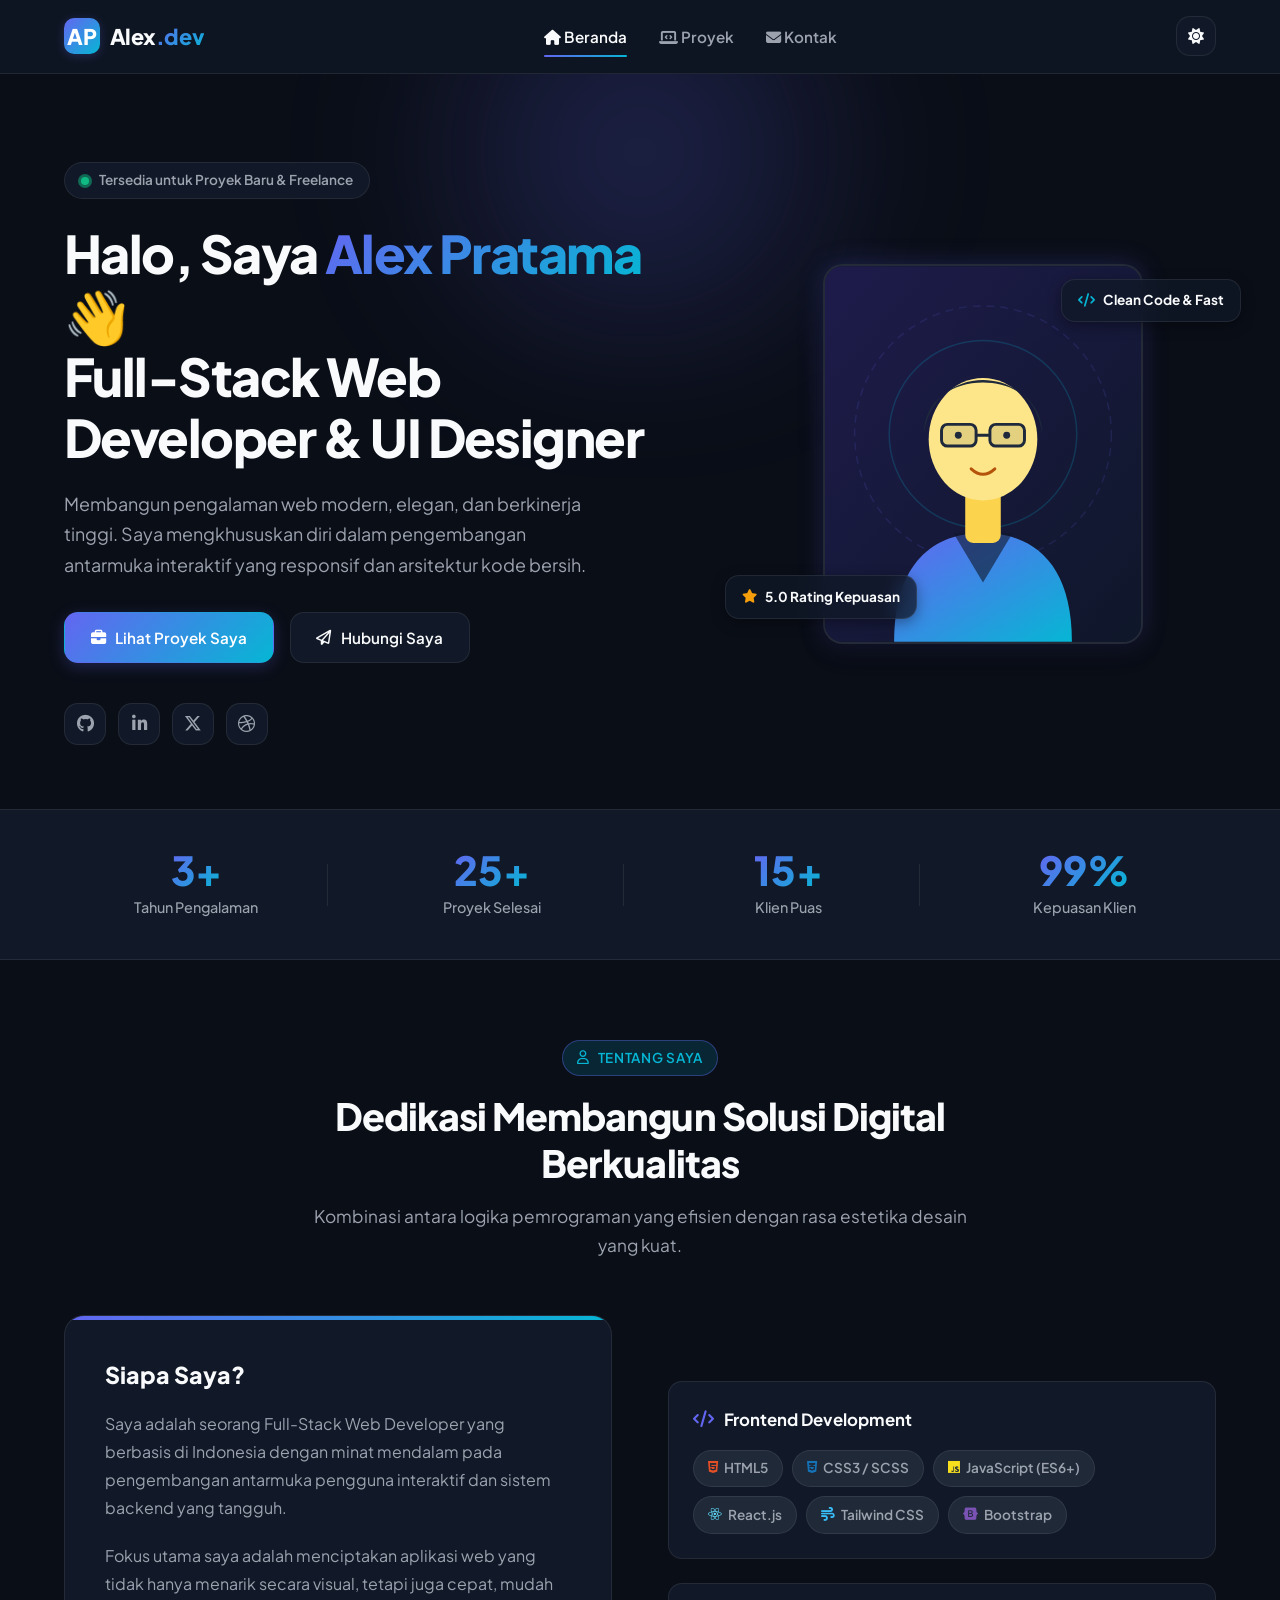
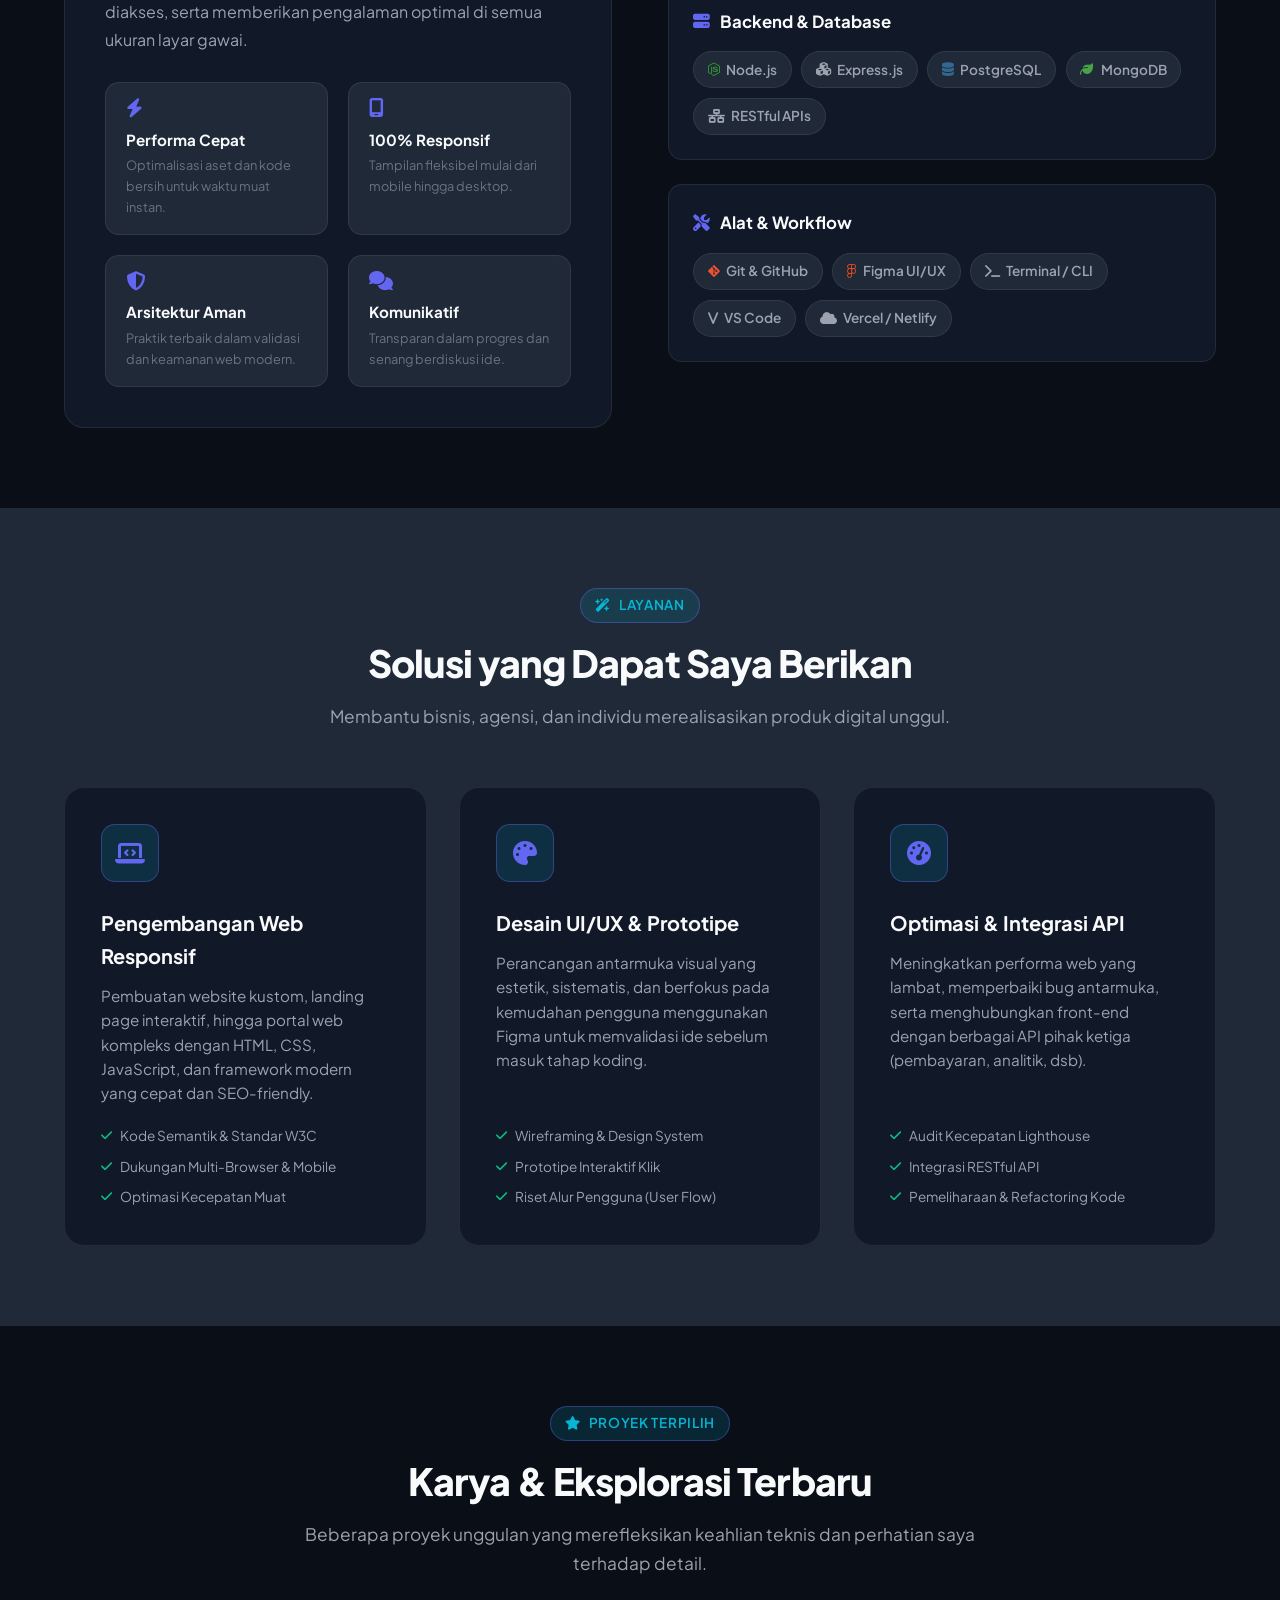
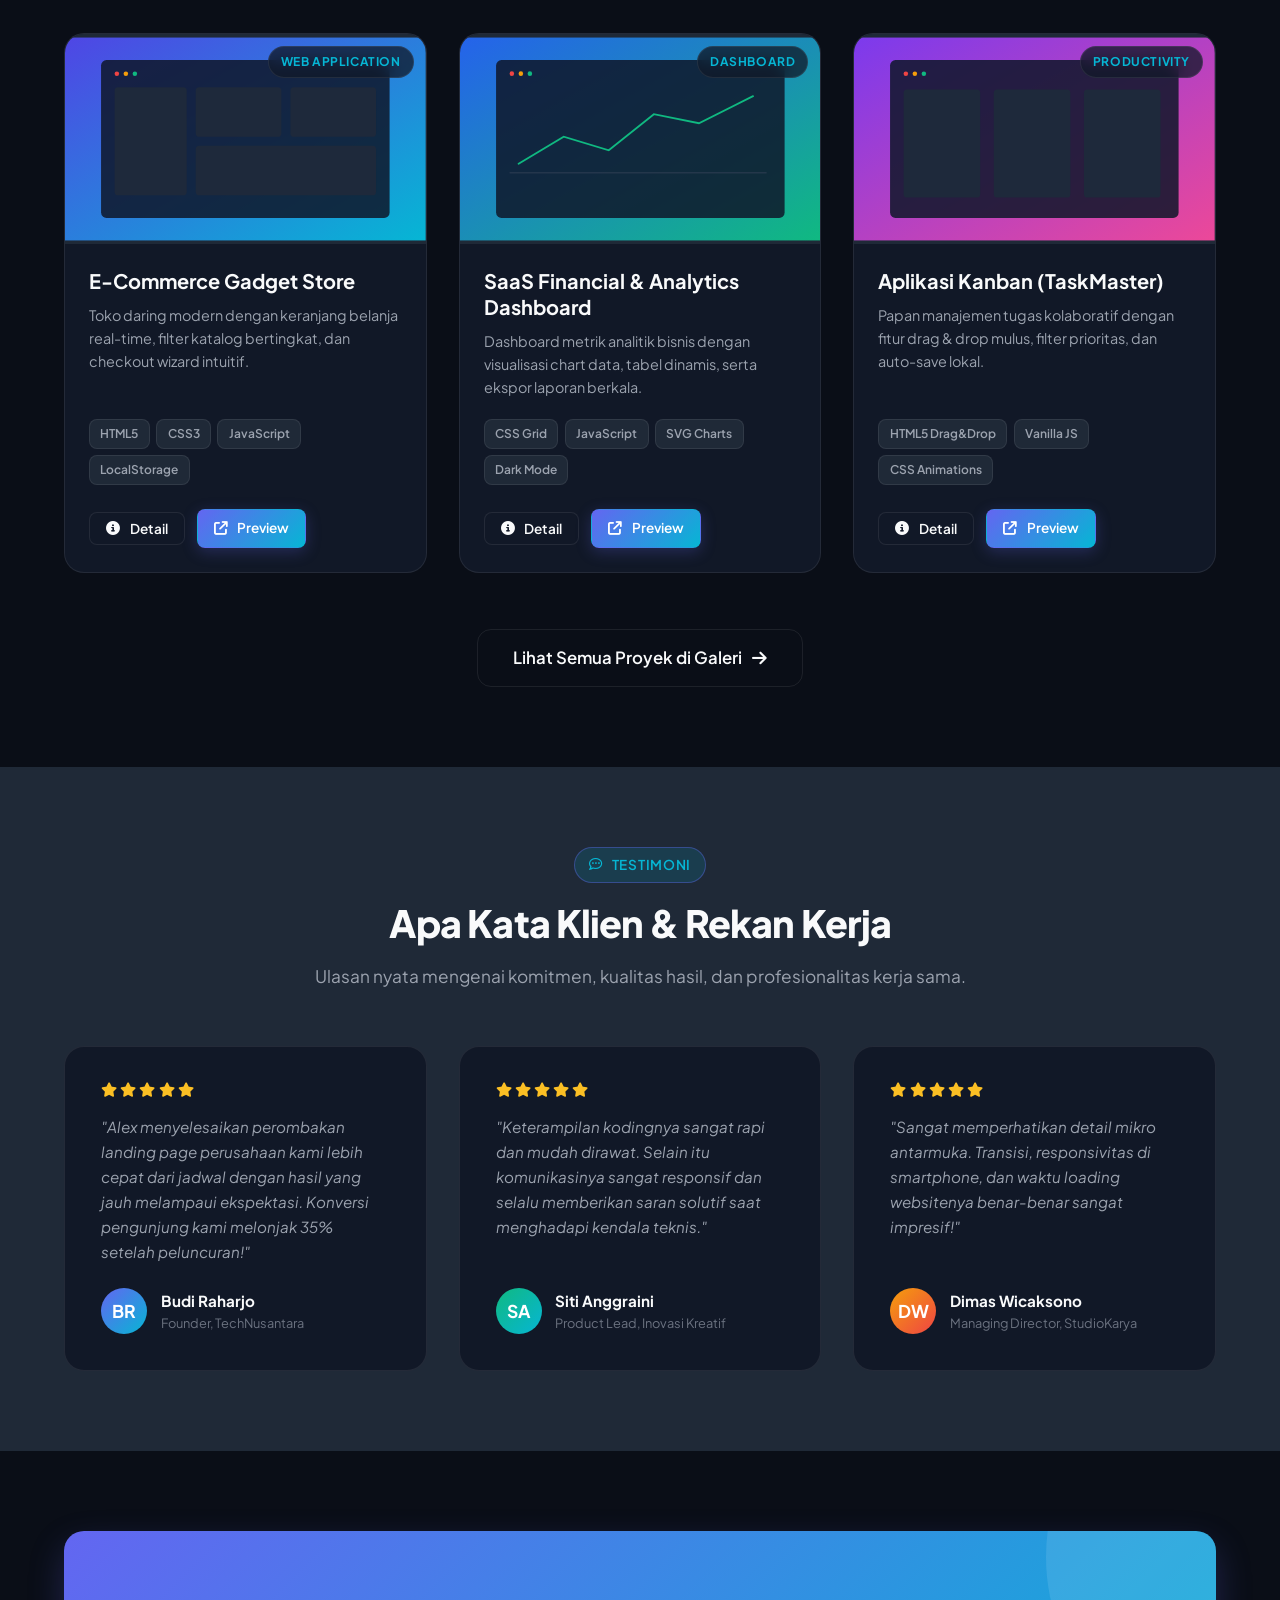
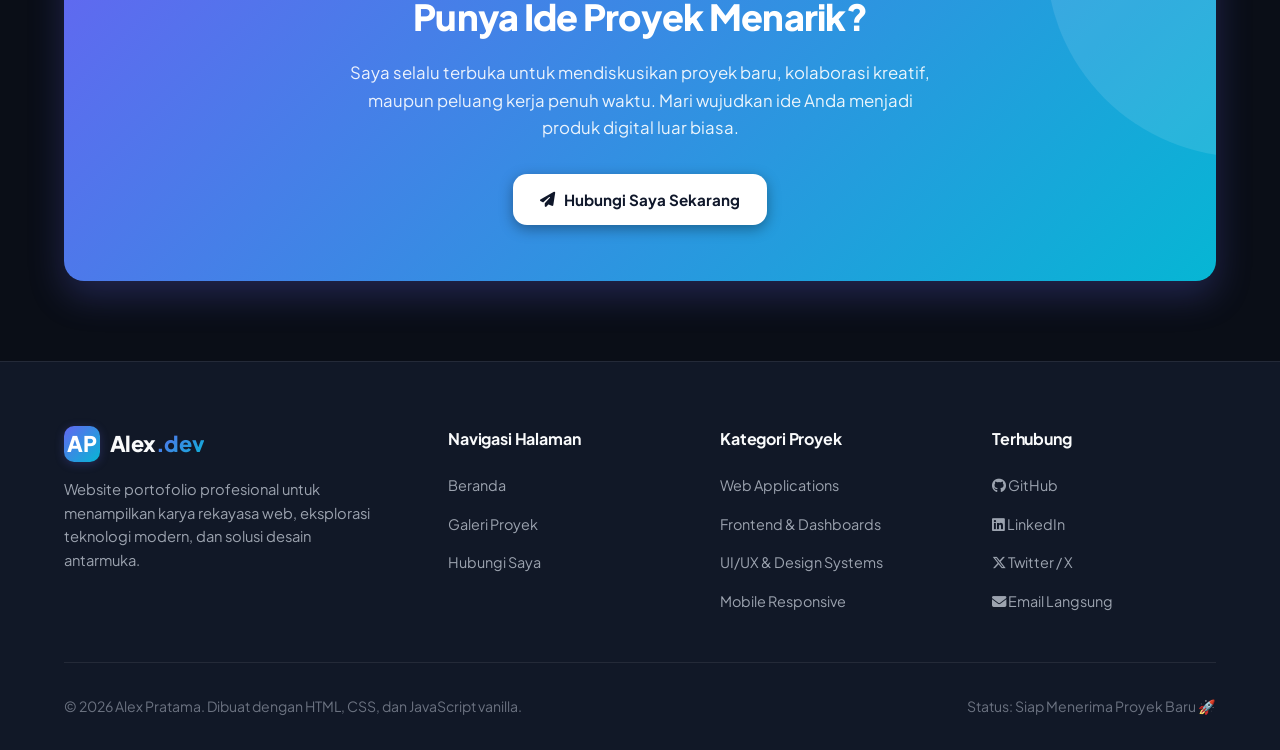
==== index.html @ 4ae51bda "init" ====
<!DOCTYPE html>
<html lang="id" data-theme="dark">
<head>
  <meta charset="UTF-8">
  <meta name="viewport" content="width=device-width, initial-scale=1.0">
  <meta name="description" content="Portofolio Pribadi Alex Pratama - Full-Stack Developer & UI/UX Designer. Berpengalaman membangun aplikasi web modern, responsif, dan performa tinggi.">
  <meta name="author" content="Alex Pratama">
  <title>Beranda | Portofolio Pribadi - Alex Pratama</title>

  <!-- Google Fonts: Plus Jakarta Sans -->
  <link rel="preconnect" href="https://fonts.googleapis.com">
  <link rel="preconnect" href="https://fonts.gstatic.com" crossorigin>
  <link href="https://fonts.googleapis.com/css2?family=Plus+Jakarta+Sans:wght@400;500;600;700;800&display=swap" rel="stylesheet">

  <!-- Font Awesome Icons -->
  <link rel="stylesheet" href="https://cdnjs.cloudflare.com/ajax/libs/font-awesome/6.5.1/css/all.min.css" integrity="sha512-DTOQO9RWCH3ppGqcWaEA1BIZOC6xxalwEsw9c2QQeAIftl+Vegovlnee1c9QX4TctnWMn13TZye+giMm8e2LwA==" crossorigin="anonymous" referrerpolicy="no-referrer" />

  <!-- Main CSS -->
  <link rel="stylesheet" href="css/style.css">
</head>
<body>

  <!-- ======================================================================
       HEADER / NAVBAR
       ====================================================================== -->
  <header class="header">
    <div class="container navbar">
      <a href="index.html" class="nav-brand" aria-label="Beranda Alex Pratama">
        <span class="nav-brand-logo">AP</span>
        <span>Alex<span class="gradient-text">.dev</span></span>
      </a>

      <!-- Navigation Links -->
      <nav id="nav-links" class="nav-links" aria-label="Navigasi Utama">
        <a href="index.html" class="nav-link active"><i class="fa-solid fa-house"></i> Beranda</a>
        <a href="proyek.html" class="nav-link"><i class="fa-solid fa-laptop-code"></i> Proyek</a>
        <a href="kontak.html" class="nav-link"><i class="fa-solid fa-envelope"></i> Kontak</a>
      </nav>

      <!-- Action Items: Theme Toggle & Hamburger -->
      <div class="nav-actions">
        <button id="theme-toggle" class="theme-toggle" aria-label="Beralih Mode Tema" title="Ganti Mode Tampilan">
          <i class="fa-solid fa-sun"></i>
        </button>
        <button id="hamburger-btn" class="hamburger" aria-label="Buka Menu Navigasi" aria-expanded="false">
          <span></span>
          <span></span>
          <span></span>
        </button>
      </div>
    </div>
  </header>

  <main>
    <!-- ======================================================================
         HERO SECTION
         ====================================================================== -->
    <section class="hero">
      <div class="hero-glow-bg"></div>
      <div class="container hero-grid">
        <div class="hero-info">
          <div class="hero-status-pill">
            <span class="status-dot"></span>
            <span>Tersedia untuk Proyek Baru & Freelance</span>
          </div>
          <h1 class="hero-title">
            Halo, Saya <span class="gradient-text">Alex Pratama</span> 👋<br>
            Full-Stack Web Developer & UI Designer
          </h1>
          <p class="hero-bio">
            Membangun pengalaman web modern, elegan, dan berkinerja tinggi. Saya mengkhususkan diri dalam pengembangan antarmuka interaktif yang responsif dan arsitektur kode bersih.
          </p>
          <div class="hero-cta">
            <a href="proyek.html" class="btn btn-primary">
              <i class="fa-solid fa-briefcase"></i> Lihat Proyek Saya
            </a>
            <a href="kontak.html" class="btn btn-secondary">
              <i class="fa-regular fa-paper-plane"></i> Hubungi Saya
            </a>
          </div>
          <div class="hero-socials">
            <a href="https://github.com/iqbalee-creator" target="_blank" rel="noopener noreferrer" class="social-link" aria-label="GitHub"><i class="fa-brands fa-github"></i></a>
            <a href="https://linkedin.com" target="_blank" rel="noopener noreferrer" class="social-link" aria-label="LinkedIn"><i class="fa-brands fa-linkedin-in"></i></a>
            <a href="https://twitter.com" target="_blank" rel="noopener noreferrer" class="social-link" aria-label="Twitter"><i class="fa-brands fa-x-twitter"></i></a>
            <a href="https://dribbble.com" target="_blank" rel="noopener noreferrer" class="social-link" aria-label="Dribbble"><i class="fa-brands fa-dribbble"></i></a>
          </div>
        </div>

        <!-- Hero Avatar Visual -->
        <div class="hero-visual">
          <div class="avatar-wrapper">
            <!-- Modern SVG Developer Portrait -->
            <svg viewBox="0 0 320 380" width="100%" height="100%" xmlns="http://www.w3.org/2000/svg">
              <defs>
                <linearGradient id="avatarBg" x1="0%" y1="0%" x2="100%" y2="100%">
                  <stop offset="0%" stop-color="#1e1b4b" />
                  <stop offset="100%" stop-color="#0f172a" />
                </linearGradient>
                <linearGradient id="bodyGrad" x1="0%" y1="0%" x2="100%" y2="100%">
                  <stop offset="0%" stop-color="#6366f1" />
                  <stop offset="100%" stop-color="#06b6d4" />
                </linearGradient>
              </defs>
              <rect width="100%" height="100%" fill="url(#avatarBg)" />
              
              <!-- Subtle background tech circles -->
              <circle cx="160" cy="170" r="130" fill="none" stroke="rgba(99, 102, 241, 0.15)" stroke-width="1.5" stroke-dasharray="8 6"/>
              <circle cx="160" cy="170" r="95" fill="none" stroke="rgba(6, 182, 212, 0.2)" stroke-width="1.5"/>

              <!-- Developer Character Graphic -->
              <!-- Body/Shirt -->
              <path d="M 70 380 C 70 300, 110 270, 160 270 C 210 270, 250 300, 250 380 Z" fill="url(#bodyGrad)" />
              <!-- Hoodie collar/inner -->
              <path d="M 130 270 L 160 320 L 190 270 Z" fill="#0f172a" opacity="0.6"/>
              <!-- Neck -->
              <rect x="142" y="220" width="36" height="60" rx="8" fill="#fcd34d" />
              <!-- Head -->
              <ellipse cx="160" cy="175" rx="55" ry="62" fill="#fde68a" />
              <!-- Hair -->
              <path d="M 100 170 C 100 100, 220 100, 220 170 C 215 130, 185 115, 160 115 C 130 115, 105 135, 100 170 Z" fill="#1e293b" />
              <!-- Glasses -->
              <rect x="118" y="160" width="35" height="22" rx="6" fill="rgba(15, 23, 42, 0.1)" stroke="#1e293b" stroke-width="3"/>
              <rect x="167" y="160" width="35" height="22" rx="6" fill="rgba(15, 23, 42, 0.1)" stroke="#1e293b" stroke-width="3"/>
              <line x1="153" y1="171" x2="167" y2="171" stroke="#1e293b" stroke-width="3"/>
              <!-- Eyes -->
              <circle cx="135" cy="171" r="3.5" fill="#1e293b"/>
              <circle cx="184" cy="171" r="3.5" fill="#1e293b"/>
              <!-- Friendly Smile -->
              <path d="M 148 205 Q 160 216 172 205" fill="none" stroke="#b45309" stroke-width="3" stroke-linecap="round"/>
            </svg>
          </div>

          <!-- Floating Badges -->
          <div class="floating-badge badge-top-right">
            <i class="fa-solid fa-code" style="color: #06b6d4;"></i>
            <span>Clean Code & Fast</span>
          </div>
          <div class="floating-badge badge-bottom-left">
            <i class="fa-solid fa-star" style="color: #f59e0b;"></i>
            <span>5.0 Rating Kepuasan</span>
          </div>
        </div>
      </div>
    </section>

    <!-- ======================================================================
         STATS STRIP
         ====================================================================== -->
    <section class="stats-strip" aria-label="Statistik Pengalaman">
      <div class="container stats-grid">
        <div class="stat-item">
          <div class="stat-num gradient-text" data-target="3" data-suffix="+">3+</div>
          <div class="stat-label">Tahun Pengalaman</div>
        </div>
        <div class="stat-item">
          <div class="stat-num gradient-text" data-target="25" data-suffix="+">25+</div>
          <div class="stat-label">Proyek Selesai</div>
        </div>
        <div class="stat-item">
          <div class="stat-num gradient-text" data-target="15" data-suffix="+">15+</div>
          <div class="stat-label">Klien Puas</div>
        </div>
        <div class="stat-item">
          <div class="stat-num gradient-text" data-target="99" data-suffix="%">99%</div>
          <div class="stat-label">Kepuasan Klien</div>
        </div>
      </div>
    </section>

    <!-- ======================================================================
         ABOUT & SKILLS SECTION
         ====================================================================== -->
    <section class="section-padding" id="tentang">
      <div class="container">
        <div class="section-header">
          <span class="section-tag"><i class="fa-regular fa-user"></i> Tentang Saya</span>
          <h2 class="section-title">Dedikasi Membangun Solusi Digital Berkualitas</h2>
          <p class="section-desc">Kombinasi antara logika pemrograman yang efisien dengan rasa estetika desain yang kuat.</p>
        </div>

        <div class="about-grid">
          <!-- Left Column: Biography Card -->
          <div class="about-card">
            <h3 style="font-size: 1.45rem; font-weight: 800; margin-bottom: 1rem;">Siapa Saya?</h3>
            <p class="about-p">
              Saya adalah seorang Full-Stack Web Developer yang berbasis di Indonesia dengan minat mendalam pada pengembangan antarmuka pengguna interaktif dan sistem backend yang tangguh.
            </p>
            <p class="about-p">
              Fokus utama saya adalah menciptakan aplikasi web yang tidak hanya menarik secara visual, tetapi juga cepat, mudah diakses, serta memberikan pengalaman optimal di semua ukuran layar gawai.
            </p>

            <div class="about-highlights">
              <div class="highlight-box">
                <i class="fa-solid fa-bolt"></i>
                <h4>Performa Cepat</h4>
                <p>Optimalisasi aset dan kode bersih untuk waktu muat instan.</p>
              </div>
              <div class="highlight-box">
                <i class="fa-solid fa-mobile-screen"></i>
                <h4>100% Responsif</h4>
                <p>Tampilan fleksibel mulai dari mobile hingga desktop.</p>
              </div>
              <div class="highlight-box">
                <i class="fa-solid fa-shield-halved"></i>
                <h4>Arsitektur Aman</h4>
                <p>Praktik terbaik dalam validasi dan keamanan web modern.</p>
              </div>
              <div class="highlight-box">
                <i class="fa-solid fa-comments"></i>
                <h4>Komunikatif</h4>
                <p>Transparan dalam progres dan senang berdiskusi ide.</p>
              </div>
            </div>
          </div>

          <!-- Right Column: Skills Categorized -->
          <div class="skills-column">
            <!-- Frontend -->
            <div class="skill-category">
              <div class="skill-cat-title">
                <i class="fa-solid fa-code"></i>
                <span>Frontend Development</span>
              </div>
              <div class="skill-tags">
                <span class="skill-tag"><i class="fa-brands fa-html5" style="color: #e34f26;"></i> HTML5</span>
                <span class="skill-tag"><i class="fa-brands fa-css3-alt" style="color: #1572b6;"></i> CSS3 / SCSS</span>
                <span class="skill-tag"><i class="fa-brands fa-js" style="color: #f7df1e;"></i> JavaScript (ES6+)</span>
                <span class="skill-tag"><i class="fa-brands fa-react" style="color: #61dafb;"></i> React.js</span>
                <span class="skill-tag"><i class="fa-solid fa-wind" style="color: #38bdf8;"></i> Tailwind CSS</span>
                <span class="skill-tag"><i class="fa-brands fa-bootstrap" style="color: #7952b3;"></i> Bootstrap</span>
              </div>
            </div>

            <!-- Backend & Databases -->
            <div class="skill-category">
              <div class="skill-cat-title">
                <i class="fa-solid fa-server"></i>
                <span>Backend & Database</span>
              </div>
              <div class="skill-tags">
                <span class="skill-tag"><i class="fa-brands fa-node-js" style="color: #339933;"></i> Node.js</span>
                <span class="skill-tag"><i class="fa-solid fa-cubes"></i> Express.js</span>
                <span class="skill-tag"><i class="fa-solid fa-database" style="color: #336791;"></i> PostgreSQL</span>
                <span class="skill-tag"><i class="fa-solid fa-leaf" style="color: #47a248;"></i> MongoDB</span>
                <span class="skill-tag"><i class="fa-solid fa-network-wired"></i> RESTful APIs</span>
              </div>
            </div>

            <!-- Tools & Workflow -->
            <div class="skill-category">
              <div class="skill-cat-title">
                <i class="fa-solid fa-screwdriver-wrench"></i>
                <span>Alat & Workflow</span>
              </div>
              <div class="skill-tags">
                <span class="skill-tag"><i class="fa-brands fa-git-alt" style="color: #f05032;"></i> Git & GitHub</span>
                <span class="skill-tag"><i class="fa-brands fa-figma" style="color: #f24e1e;"></i> Figma UI/UX</span>
                <span class="skill-tag"><i class="fa-solid fa-terminal"></i> Terminal / CLI</span>
                <span class="skill-tag"><i class="fa-solid fa-v"></i> VS Code</span>
                <span class="skill-tag"><i class="fa-solid fa-cloud"></i> Vercel / Netlify</span>
              </div>
            </div>
          </div>
        </div>
      </div>
    </section>

    <!-- ======================================================================
         SERVICES SECTION
         ====================================================================== -->
    <section class="section-padding" style="background: var(--bg-surface-elevated);" id="layanan">
      <div class="container">
        <div class="section-header">
          <span class="section-tag"><i class="fa-solid fa-wand-magic-sparkles"></i> Layanan</span>
          <h2 class="section-title">Solusi yang Dapat Saya Berikan</h2>
          <p class="section-desc">Membantu bisnis, agensi, dan individu merealisasikan produk digital unggul.</p>
        </div>

        <div class="services-grid">
          <!-- Service 1 -->
          <div class="service-card">
            <div class="service-icon">
              <i class="fa-solid fa-laptop-code"></i>
            </div>
            <h3 class="service-title">Pengembangan Web Responsif</h3>
            <p class="service-desc">
              Pembuatan website kustom, landing page interaktif, hingga portal web kompleks dengan HTML, CSS, JavaScript, dan framework modern yang cepat dan SEO-friendly.
            </p>
            <div class="service-features">
              <div class="service-feature"><i class="fa-solid fa-check"></i> Kode Semantik & Standar W3C</div>
              <div class="service-feature"><i class="fa-solid fa-check"></i> Dukungan Multi-Browser & Mobile</div>
              <div class="service-feature"><i class="fa-solid fa-check"></i> Optimasi Kecepatan Muat</div>
            </div>
          </div>

          <!-- Service 2 -->
          <div class="service-card">
            <div class="service-icon">
              <i class="fa-solid fa-palette"></i>
            </div>
            <h3 class="service-title">Desain UI/UX & Prototipe</h3>
            <p class="service-desc">
              Perancangan antarmuka visual yang estetik, sistematis, dan berfokus pada kemudahan pengguna menggunakan Figma untuk memvalidasi ide sebelum masuk tahap koding.
            </p>
            <div class="service-features">
              <div class="service-feature"><i class="fa-solid fa-check"></i> Wireframing & Design System</div>
              <div class="service-feature"><i class="fa-solid fa-check"></i> Prototipe Interaktif Klik</div>
              <div class="service-feature"><i class="fa-solid fa-check"></i> Riset Alur Pengguna (User Flow)</div>
            </div>
          </div>

          <!-- Service 3 -->
          <div class="service-card">
            <div class="service-icon">
              <i class="fa-solid fa-gauge-high"></i>
            </div>
            <h3 class="service-title">Optimasi & Integrasi API</h3>
            <p class="service-desc">
              Meningkatkan performa web yang lambat, memperbaiki bug antarmuka, serta menghubungkan front-end dengan berbagai API pihak ketiga (pembayaran, analitik, dsb).
            </p>
            <div class="service-features">
              <div class="service-feature"><i class="fa-solid fa-check"></i> Audit Kecepatan Lighthouse</div>
              <div class="service-feature"><i class="fa-solid fa-check"></i> Integrasi RESTful API</div>
              <div class="service-feature"><i class="fa-solid fa-check"></i> Pemeliharaan & Refactoring Kode</div>
            </div>
          </div>
        </div>
      </div>
    </section>

    <!-- ======================================================================
         FEATURED PROJECTS SECTION
         ====================================================================== -->
    <section class="section-padding" id="proyek-unggulan">
      <div class="container">
        <div class="section-header">
          <span class="section-tag"><i class="fa-solid fa-star"></i> Proyek Terpilih</span>
          <h2 class="section-title">Karya & Eksplorasi Terbaru</h2>
          <p class="section-desc">Beberapa proyek unggulan yang merefleksikan keahlian teknis dan perhatian saya terhadap detail.</p>
        </div>

        <div class="projects-grid">
          <!-- Project 1 -->
          <article class="project-card" data-category="web">
            <div class="project-thumb">
              <span class="project-category-badge">Web Application</span>
              <!-- SVG Visual Mockup -->
              <svg viewBox="0 0 800 450" width="100%" height="100%">
                <defs>
                  <linearGradient id="p1Grad" x1="0%" y1="0%" x2="100%" y2="100%">
                    <stop offset="0%" stop-color="#4f46e5" />
                    <stop offset="100%" stop-color="#06b6d4" />
                  </linearGradient>
                </defs>
                <rect width="100%" height="100%" fill="url(#p1Grad)" />
                <rect x="80" y="50" width="640" height="350" rx="12" fill="#0f172a" opacity="0.85" />
                <circle cx="115" cy="80" r="5" fill="#ef4444" />
                <circle cx="135" cy="80" r="5" fill="#f59e0b" />
                <circle cx="155" cy="80" r="5" fill="#10b981" />
                <rect x="110" y="110" width="160" height="240" rx="8" fill="#1e293b" />
                <rect x="290" y="110" width="190" height="110" rx="8" fill="#1e293b" />
                <rect x="500" y="110" width="190" height="110" rx="8" fill="#1e293b" />
                <rect x="290" y="240" width="400" height="110" rx="8" fill="#1e293b" />
              </svg>
            </div>
            <div class="project-content">
              <h3 class="project-title">E-Commerce Gadget Store</h3>
              <p class="project-desc">
                Toko daring modern dengan keranjang belanja real-time, filter katalog bertingkat, dan checkout wizard intuitif.
              </p>
              <div class="project-tech">
                <span class="tech-badge">HTML5</span>
                <span class="tech-badge">CSS3</span>
                <span class="tech-badge">JavaScript</span>
                <span class="tech-badge">LocalStorage</span>
              </div>
              <div class="project-actions">
                <button type="button" class="btn btn-secondary btn-sm open-modal-btn" data-id="1">
                  <i class="fa-solid fa-circle-info"></i> Detail
                </button>
                <a href="proyek.html" class="btn btn-primary btn-sm">
                  <i class="fa-solid fa-arrow-up-right-from-square"></i> Preview
                </a>
              </div>
            </div>
          </article>

          <!-- Project 2 -->
          <article class="project-card" data-category="frontend">
            <div class="project-thumb">
              <span class="project-category-badge">Dashboard</span>
              <svg viewBox="0 0 800 450" width="100%" height="100%">
                <defs>
                  <linearGradient id="p2Grad" x1="0%" y1="0%" x2="100%" y2="100%">
                    <stop offset="0%" stop-color="#2563eb" />
                    <stop offset="100%" stop-color="#10b981" />
                  </linearGradient>
                </defs>
                <rect width="100%" height="100%" fill="url(#p2Grad)" />
                <rect x="80" y="50" width="640" height="350" rx="12" fill="#0f172a" opacity="0.85" />
                <circle cx="115" cy="80" r="5" fill="#ef4444" />
                <circle cx="135" cy="80" r="5" fill="#f59e0b" />
                <circle cx="155" cy="80" r="5" fill="#10b981" />
                <line x1="110" y1="300" x2="680" y2="300" stroke="#334155" stroke-width="2"/>
                <polyline points="130,280 230,220 330,250 430,170 530,190 650,130" fill="none" stroke="#10b981" stroke-width="4" stroke-linecap="round"/>
              </svg>
            </div>
            <div class="project-content">
              <h3 class="project-title">SaaS Financial & Analytics Dashboard</h3>
              <p class="project-desc">
                Dashboard metrik analitik bisnis dengan visualisasi chart data, tabel dinamis, serta ekspor laporan berkala.
              </p>
              <div class="project-tech">
                <span class="tech-badge">CSS Grid</span>
                <span class="tech-badge">JavaScript</span>
                <span class="tech-badge">SVG Charts</span>
                <span class="tech-badge">Dark Mode</span>
              </div>
              <div class="project-actions">
                <button type="button" class="btn btn-secondary btn-sm open-modal-btn" data-id="2">
                  <i class="fa-solid fa-circle-info"></i> Detail
                </button>
                <a href="proyek.html" class="btn btn-primary btn-sm">
                  <i class="fa-solid fa-arrow-up-right-from-square"></i> Preview
                </a>
              </div>
            </div>
          </article>

          <!-- Project 3 -->
          <article class="project-card" data-category="web">
            <div class="project-thumb">
              <span class="project-category-badge">Productivity</span>
              <svg viewBox="0 0 800 450" width="100%" height="100%">
                <defs>
                  <linearGradient id="p3Grad" x1="0%" y1="0%" x2="100%" y2="100%">
                    <stop offset="0%" stop-color="#7c3aed" />
                    <stop offset="100%" stop-color="#ec4899" />
                  </linearGradient>
                </defs>
                <rect width="100%" height="100%" fill="url(#p3Grad)" />
                <rect x="80" y="50" width="640" height="350" rx="12" fill="#0f172a" opacity="0.85" />
                <circle cx="115" cy="80" r="5" fill="#ef4444" />
                <circle cx="135" cy="80" r="5" fill="#f59e0b" />
                <circle cx="155" cy="80" r="5" fill="#10b981" />
                <!-- 3 Kanban Columns -->
                <rect x="110" y="115" width="170" height="240" rx="8" fill="#1e293b" />
                <rect x="310" y="115" width="170" height="240" rx="8" fill="#1e293b" />
                <rect x="510" y="115" width="170" height="240" rx="8" fill="#1e293b" />
              </svg>
            </div>
            <div class="project-content">
              <h3 class="project-title">Aplikasi Kanban (TaskMaster)</h3>
              <p class="project-desc">
                Papan manajemen tugas kolaboratif dengan fitur drag & drop mulus, filter prioritas, dan auto-save lokal.
              </p>
              <div class="project-tech">
                <span class="tech-badge">HTML5 Drag&Drop</span>
                <span class="tech-badge">Vanilla JS</span>
                <span class="tech-badge">CSS Animations</span>
              </div>
              <div class="project-actions">
                <button type="button" class="btn btn-secondary btn-sm open-modal-btn" data-id="3">
                  <i class="fa-solid fa-circle-info"></i> Detail
                </button>
                <a href="proyek.html" class="btn btn-primary btn-sm">
                  <i class="fa-solid fa-arrow-up-right-from-square"></i> Preview
                </a>
              </div>
            </div>
          </article>
        </div>

        <!-- View All Projects Button -->
        <div style="text-align: center; margin-top: 3.5rem;">
          <a href="proyek.html" class="btn btn-outline" style="padding: 0.9rem 2.2rem; font-size: 1.05rem;">
            <span>Lihat Semua Proyek di Galeri</span>
            <i class="fa-solid fa-arrow-right"></i>
          </a>
        </div>
      </div>
    </section>

    <!-- ======================================================================
         TESTIMONIALS SECTION
         ====================================================================== -->
    <section class="section-padding" style="background: var(--bg-surface-elevated);" id="testimoni">
      <div class="container">
        <div class="section-header">
          <span class="section-tag"><i class="fa-regular fa-comment-dots"></i> Testimoni</span>
          <h2 class="section-title">Apa Kata Klien & Rekan Kerja</h2>
          <p class="section-desc">Ulasan nyata mengenai komitmen, kualitas hasil, dan profesionalitas kerja sama.</p>
        </div>

        <div class="testimonials-grid">
          <!-- Testimonial 1 -->
          <div class="testimonial-card">
            <div class="testimonial-stars">
              <i class="fa-solid fa-star"></i><i class="fa-solid fa-star"></i><i class="fa-solid fa-star"></i><i class="fa-solid fa-star"></i><i class="fa-solid fa-star"></i>
            </div>
            <p class="testimonial-text">
              "Alex menyelesaikan perombakan landing page perusahaan kami lebih cepat dari jadwal dengan hasil yang jauh melampaui ekspektasi. Konversi pengunjung kami melonjak 35% setelah peluncuran!"
            </p>
            <div class="testimonial-author">
              <div class="author-avatar">BR</div>
              <div>
                <div class="author-name">Budi Raharjo</div>
                <div class="author-role">Founder, TechNusantara</div>
              </div>
            </div>
          </div>

          <!-- Testimonial 2 -->
          <div class="testimonial-card">
            <div class="testimonial-stars">
              <i class="fa-solid fa-star"></i><i class="fa-solid fa-star"></i><i class="fa-solid fa-star"></i><i class="fa-solid fa-star"></i><i class="fa-solid fa-star"></i>
            </div>
            <p class="testimonial-text">
              "Keterampilan kodingnya sangat rapi dan mudah dirawat. Selain itu komunikasinya sangat responsif dan selalu memberikan saran solutif saat menghadapi kendala teknis."
            </p>
            <div class="testimonial-author">
              <div class="author-avatar" style="background: linear-gradient(135deg, #10b981, #06b6d4);">SA</div>
              <div>
                <div class="author-name">Siti Anggraini</div>
                <div class="author-role">Product Lead, Inovasi Kreatif</div>
              </div>
            </div>
          </div>

          <!-- Testimonial 3 -->
          <div class="testimonial-card">
            <div class="testimonial-stars">
              <i class="fa-solid fa-star"></i><i class="fa-solid fa-star"></i><i class="fa-solid fa-star"></i><i class="fa-solid fa-star"></i><i class="fa-solid fa-star"></i>
            </div>
            <p class="testimonial-text">
              "Sangat memperhatikan detail mikro antarmuka. Transisi, responsivitas di smartphone, dan waktu loading websitenya benar-benar sangat impresif!"
            </p>
            <div class="testimonial-author">
              <div class="author-avatar" style="background: linear-gradient(135deg, #f59e0b, #ef4444);">DW</div>
              <div>
                <div class="author-name">Dimas Wicaksono</div>
                <div class="author-role">Managing Director, StudioKarya</div>
              </div>
            </div>
          </div>
        </div>
      </div>
    </section>

    <!-- ======================================================================
         CTA BANNER
         ====================================================================== -->
    <section class="section-padding">
      <div class="container">
        <div class="cta-banner">
          <h2 class="cta-title">Punya Ide Proyek Menarik?</h2>
          <p class="cta-desc">
            Saya selalu terbuka untuk mendiskusikan proyek baru, kolaborasi kreatif, maupun peluang kerja penuh waktu. Mari wujudkan ide Anda menjadi produk digital luar biasa.
          </p>
          <a href="kontak.html" class="btn cta-btn">
            <i class="fa-solid fa-paper-plane"></i> Hubungi Saya Sekarang
          </a>
        </div>
      </div>
    </section>
  </main>

  <!-- ======================================================================
       PROJECT DETAIL MODAL POPUP
       ====================================================================== -->
  <div id="project-modal" class="modal-overlay" role="dialog" aria-modal="true" aria-labelledby="modal-title">
    <div class="modal-dialog">
      <button id="modal-close-btn" class="modal-close-btn" aria-label="Tutup Dialog Modal">
        <i class="fa-solid fa-xmark"></i>
      </button>
      <div id="modal-img-container" class="modal-hero-img"></div>
      <div class="modal-body">
        <span id="modal-category" class="modal-category-tag">Kategori</span>
        <h2 id="modal-title" class="modal-title">Judul Proyek</h2>
        <p id="modal-desc" class="modal-desc">Deskripsi proyek yang lengkap.</p>

        <div class="modal-detail-section">
          <h4 class="modal-detail-title"><i class="fa-solid fa-puzzle-piece" style="color: var(--accent-primary);"></i> Tantangan Proyek</h4>
          <p id="modal-challenges" class="modal-desc" style="margin-bottom: 0.8rem;"></p>
        </div>

        <div class="modal-detail-section">
          <h4 class="modal-detail-title"><i class="fa-solid fa-lightbulb" style="color: #f59e0b;"></i> Solusi Teknis</h4>
          <p id="modal-solution" class="modal-desc" style="margin-bottom: 0.8rem;"></p>
        </div>

        <div class="modal-detail-section">
          <h4 class="modal-detail-title"><i class="fa-solid fa-list-check" style="color: var(--success);"></i> Fitur Utama</h4>
          <div id="modal-features" class="modal-feature-list"></div>
        </div>

        <div class="modal-detail-section">
          <h4 class="modal-detail-title"><i class="fa-solid fa-layer-group" style="color: var(--accent-secondary);"></i> Teknologi yang Digunakan</h4>
          <div id="modal-tech" class="project-tech"></div>
        </div>

        <div class="modal-footer-actions">
          <a id="modal-live-btn" href="#" target="_blank" rel="noopener noreferrer" class="btn btn-primary btn-sm">
            <i class="fa-solid fa-arrow-up-right-from-square"></i> Demo Langsung
          </a>
          <a id="modal-github-btn" href="#" target="_blank" rel="noopener noreferrer" class="btn btn-secondary btn-sm">
            <i class="fa-brands fa-github"></i> Lihat Repository
          </a>
        </div>
      </div>
    </div>
  </div>

  <!-- ======================================================================
       FOOTER
       ====================================================================== -->
  <footer class="footer">
    <div class="container">
      <div class="footer-grid">
        <div>
          <a href="index.html" class="nav-brand">
            <span class="nav-brand-logo">AP</span>
            <span>Alex<span class="gradient-text">.dev</span></span>
          </a>
          <p class="footer-brand-p">
            Website portofolio profesional untuk menampilkan karya rekayasa web, eksplorasi teknologi modern, dan solusi desain antarmuka.
          </p>
        </div>
        <div>
          <h4 class="footer-col-title">Navigasi Halaman</h4>
          <ul class="footer-links">
            <li><a href="index.html" class="footer-link">Beranda</a></li>
            <li><a href="proyek.html" class="footer-link">Galeri Proyek</a></li>
            <li><a href="kontak.html" class="footer-link">Hubungi Saya</a></li>
          </ul>
        </div>
        <div>
          <h4 class="footer-col-title">Kategori Proyek</h4>
          <ul class="footer-links">
            <li><a href="proyek.html" class="footer-link">Web Applications</a></li>
            <li><a href="proyek.html" class="footer-link">Frontend & Dashboards</a></li>
            <li><a href="proyek.html" class="footer-link">UI/UX & Design Systems</a></li>
            <li><a href="proyek.html" class="footer-link">Mobile Responsive</a></li>
          </ul>
        </div>
        <div>
          <h4 class="footer-col-title">Terhubung</h4>
          <ul class="footer-links">
            <li><a href="https://github.com/iqbalee-creator" target="_blank" rel="noopener noreferrer" class="footer-link"><i class="fa-brands fa-github"></i> GitHub</a></li>
            <li><a href="https://linkedin.com" target="_blank" rel="noopener noreferrer" class="footer-link"><i class="fa-brands fa-linkedin"></i> LinkedIn</a></li>
            <li><a href="https://twitter.com" target="_blank" rel="noopener noreferrer" class="footer-link"><i class="fa-brands fa-x-twitter"></i> Twitter / X</a></li>
            <li><a href="mailto:alex.pratama@example.com" class="footer-link"><i class="fa-solid fa-envelope"></i> Email Langsung</a></li>
          </ul>
        </div>
      </div>

      <div class="footer-bottom">
        <div>&copy; 2026 Alex Pratama. Dibuat dengan HTML, CSS, dan JavaScript vanilla.</div>
        <div>Status: Siap Menerima Proyek Baru 🚀</div>
      </div>
    </div>
  </footer>

  <!-- Back To Top Floating Button -->
  <button id="back-to-top" class="back-to-top" aria-label="Kembali ke Bagian Atas Halaman" title="Kembali ke Atas">
    <i class="fa-solid fa-arrow-up"></i>
  </button>

  <!-- JavaScript -->
  <script src="js/script.js"></script>
</body>
</html>
---- css/style.css ----
/* ==========================================================================
   PORTFOLIO WEBSITE - STYLESHEET
   Responsif, Elegan, Modern dengan Dukungan Dark & Light Mode
   ========================================================================== */

/* --------------------------------------------------------------------------
   1. CSS VARIABLES / DESIGN TOKENS
   -------------------------------------------------------------------------- */
:root {
  /* Dark Mode (Default) */
  --bg-body: #0a0e17;
  --bg-surface: #111827;
  --bg-surface-elevated: #1f2937;
  --bg-glass: rgba(17, 24, 39, 0.75);
  --border-color: rgba(255, 255, 255, 0.08);
  --border-color-hover: rgba(99, 102, 241, 0.4);

  --text-main: #f9fafb;
  --text-secondary: #9ca3af;
  --text-muted: #6b7280;

  /* Brand Accents */
  --accent-primary: #6366f1;
  --accent-secondary: #06b6d4;
  --accent-gradient: linear-gradient(135deg, #6366f1 0%, #06b6d4 100%);
  --accent-gradient-hover: linear-gradient(135deg, #4f46e5 0%, #0891b2 100%);
  --accent-glow: rgba(99, 102, 241, 0.25);
  --accent-glow-subtle: rgba(6, 182, 212, 0.15);

  /* Functional Colors */
  --success: #10b981;
  --success-bg: rgba(16, 185, 129, 0.15);
  --warning: #f59e0b;
  --danger: #ef4444;
  --danger-bg: rgba(239, 68, 68, 0.15);

  /* Shadows */
  --shadow-sm: 0 2px 4px rgba(0, 0, 0, 0.2);
  --shadow-md: 0 4px 14px rgba(0, 0, 0, 0.35);
  --shadow-lg: 0 10px 25px -5px rgba(0, 0, 0, 0.45);
  --shadow-glow: 0 0 25px var(--accent-glow);

  /* Typography */
  --font-main: 'Plus Jakarta Sans', -apple-system, BlinkMacSystemFont, 'Segoe UI', Roboto, sans-serif;

  /* Layout & Transitions */
  --header-height: 74px;
  --container-max-w: 1200px;
  --radius-sm: 8px;
  --radius-md: 14px;
  --radius-lg: 20px;
  --radius-full: 9999px;
  --transition-fast: 0.2s cubic-bezier(0.4, 0, 0.2, 1);
  --transition-normal: 0.3s cubic-bezier(0.4, 0, 0.2, 1);
}

/* Light Theme Variables */
[data-theme="light"] {
  --bg-body: #f8fafc;
  --bg-surface: #ffffff;
  --bg-surface-elevated: #f1f5f9;
  --bg-glass: rgba(255, 255, 255, 0.82);
  --border-color: rgba(0, 0, 0, 0.08);
  --border-color-hover: rgba(99, 102, 241, 0.5);

  --text-main: #0f172a;
  --text-secondary: #475569;
  --text-muted: #94a3b8;

  --accent-primary: #4f46e5;
  --accent-secondary: #0284c7;
  --accent-gradient: linear-gradient(135deg, #4f46e5 0%, #0284c7 100%);
  --accent-gradient-hover: linear-gradient(135deg, #4338ca 0%, #0369a1 100%);
  --accent-glow: rgba(79, 70, 229, 0.2);
  --accent-glow-subtle: rgba(2, 132, 199, 0.12);

  --shadow-sm: 0 2px 4px rgba(0, 0, 0, 0.04);
  --shadow-md: 0 4px 16px rgba(0, 0, 0, 0.08);
  --shadow-lg: 0 10px 30px rgba(0, 0, 0, 0.1);
  --shadow-glow: 0 0 20px rgba(79, 70, 229, 0.15);
}

/* --------------------------------------------------------------------------
   2. RESET & BASE STYLES
   -------------------------------------------------------------------------- */
*, *::before, *::after {
  box-sizing: border-box;
  margin: 0;
  padding: 0;
}

html {
  scroll-behavior: smooth;
  font-size: 16px;
  -webkit-font-smoothing: antialiased;
}

body {
  font-family: var(--font-main);
  background-color: var(--bg-body);
  color: var(--text-main);
  line-height: 1.65;
  overflow-x: hidden;
  transition: background-color var(--transition-normal), color var(--transition-normal);
  min-height: 100vh;
  display: flex;
  flex-direction: column;
}

/* Custom Scrollbar */
::-webkit-scrollbar {
  width: 9px;
}
::-webkit-scrollbar-track {
  background: var(--bg-body);
}
::-webkit-scrollbar-thumb {
  background: var(--bg-surface-elevated);
  border-radius: var(--radius-full);
  border: 2px solid var(--bg-body);
}
::-webkit-scrollbar-thumb:hover {
  background: var(--accent-primary);
}

a {
  color: inherit;
  text-decoration: none;
  transition: color var(--transition-fast);
}

ul {
  list-style: none;
}

img, svg {
  max-width: 100%;
  display: block;
}

button, input, textarea, select {
  font-family: inherit;
  font-size: inherit;
  color: inherit;
  border: none;
  outline: none;
}

/* --------------------------------------------------------------------------
   3. UTILITY CLASSES & CONTAINER
   -------------------------------------------------------------------------- */
.container {
  width: 100%;
  max-width: var(--container-max-w);
  margin-left: auto;
  margin-right: auto;
  padding-left: 1.5rem;
  padding-right: 1.5rem;
}

.gradient-text {
  background: var(--accent-gradient);
  -webkit-background-clip: text;
  -webkit-text-fill-color: transparent;
  display: inline-block;
}

.section-padding {
  padding: 5rem 0;
}

.section-header {
  text-align: center;
  max-width: 680px;
  margin: 0 auto 3.5rem;
}

.section-tag {
  display: inline-flex;
  align-items: center;
  gap: 0.5rem;
  padding: 0.35rem 0.9rem;
  border-radius: var(--radius-full);
  background: var(--accent-glow-subtle);
  border: 1px solid var(--border-color-hover);
  color: var(--accent-secondary);
  font-size: 0.85rem;
  font-weight: 600;
  text-transform: uppercase;
  letter-spacing: 0.05em;
  margin-bottom: 1rem;
}

.section-title {
  font-size: 2.35rem;
  font-weight: 800;
  letter-spacing: -0.025em;
  margin-bottom: 1rem;
  line-height: 1.25;
}

.section-desc {
  font-size: 1.08rem;
  color: var(--text-secondary);
}

/* --------------------------------------------------------------------------
   4. BUTTONS
   -------------------------------------------------------------------------- */
.btn {
  display: inline-flex;
  align-items: center;
  justify-content: center;
  gap: 0.6rem;
  padding: 0.75rem 1.6rem;
  border-radius: var(--radius-md);
  font-weight: 600;
  font-size: 0.95rem;
  cursor: pointer;
  transition: all var(--transition-normal);
  text-decoration: none;
  border: 1px solid transparent;
}

.btn-primary {
  background: var(--accent-gradient);
  color: #ffffff;
  box-shadow: 0 4px 15px var(--accent-glow);
}
.btn-primary:hover {
  transform: translateY(-2px);
  box-shadow: 0 8px 24px var(--accent-glow);
  background: var(--accent-gradient-hover);
}

.btn-secondary {
  background: var(--bg-surface);
  color: var(--text-main);
  border-color: var(--border-color);
}
.btn-secondary:hover {
  background: var(--bg-surface-elevated);
  border-color: var(--border-color-hover);
  transform: translateY(-2px);
  color: var(--accent-primary);
}

.btn-outline {
  background: transparent;
  color: var(--text-main);
  border: 1px solid var(--border-color);
}
.btn-outline:hover {
  border-color: var(--accent-primary);
  color: var(--accent-primary);
  background: var(--accent-glow-subtle);
}

.btn-sm {
  padding: 0.45rem 1rem;
  font-size: 0.85rem;
  border-radius: var(--radius-sm);
}

.btn-icon {
  width: 42px;
  height: 42px;
  padding: 0;
  border-radius: var(--radius-md);
}

/* --------------------------------------------------------------------------
   5. HEADER & NAVBAR
   -------------------------------------------------------------------------- */
.header {
  position: sticky;
  top: 0;
  left: 0;
  width: 100%;
  height: var(--header-height);
  background: var(--bg-glass);
  backdrop-filter: blur(14px);
  -webkit-backdrop-filter: blur(14px);
  border-bottom: 1px solid var(--border-color);
  z-index: 1000;
  display: flex;
  align-items: center;
  transition: all var(--transition-normal);
}

.header.scrolled {
  box-shadow: var(--shadow-md);
}

.navbar {
  display: flex;
  align-items: center;
  justify-content: space-between;
  width: 100%;
}

.nav-brand {
  display: flex;
  align-items: center;
  gap: 0.6rem;
  font-size: 1.35rem;
  font-weight: 800;
  letter-spacing: -0.02em;
}

.nav-brand-logo {
  width: 36px;
  height: 36px;
  background: var(--accent-gradient);
  border-radius: 10px;
  display: flex;
  align-items: center;
  justify-content: center;
  color: #fff;
  font-weight: 800;
  box-shadow: 0 2px 10px var(--accent-glow);
}

.nav-links {
  display: flex;
  align-items: center;
  gap: 2rem;
}

.nav-link {
  font-weight: 600;
  font-size: 0.95rem;
  color: var(--text-secondary);
  position: relative;
  padding: 0.5rem 0;
  transition: color var(--transition-fast);
}

.nav-link::after {
  content: '';
  position: absolute;
  bottom: 0;
  left: 0;
  width: 0%;
  height: 2px;
  background: var(--accent-gradient);
  border-radius: 2px;
  transition: width var(--transition-normal);
}

.nav-link:hover,
.nav-link.active {
  color: var(--text-main);
}

.nav-link.active::after,
.nav-link:hover::after {
  width: 100%;
}

.nav-actions {
  display: flex;
  align-items: center;
  gap: 1rem;
}

/* Theme Toggle Button */
.theme-toggle {
  background: var(--bg-surface);
  border: 1px solid var(--border-color);
  color: var(--text-main);
  width: 40px;
  height: 40px;
  border-radius: var(--radius-md);
  display: flex;
  align-items: center;
  justify-content: center;
  cursor: pointer;
  transition: all var(--transition-fast);
}

.theme-toggle:hover {
  border-color: var(--border-color-hover);
  background: var(--bg-surface-elevated);
  transform: rotate(15deg);
}

/* Hamburger Button */
.hamburger {
  display: none;
  background: transparent;
  cursor: pointer;
  width: 40px;
  height: 40px;
  border-radius: var(--radius-sm);
  padding: 8px;
  flex-direction: column;
  justify-content: space-around;
  border: 1px solid var(--border-color);
}

.hamburger span {
  display: block;
  width: 100%;
  height: 2px;
  background: var(--text-main);
  border-radius: 2px;
  transition: all var(--transition-normal);
}

.hamburger.active span:nth-child(1) {
  transform: translateY(7px) rotate(45deg);
}
.hamburger.active span:nth-child(2) {
  opacity: 0;
}
.hamburger.active span:nth-child(3) {
  transform: translateY(-7px) rotate(-45deg);
}

/* --------------------------------------------------------------------------
   6. HERO SECTION
   -------------------------------------------------------------------------- */
.hero {
  position: relative;
  padding: 5.5rem 0 4rem;
  overflow: hidden;
}

.hero-glow-bg {
  position: absolute;
  top: -20%;
  left: 50%;
  transform: translateX(-50%);
  width: 650px;
  height: 450px;
  background: radial-gradient(circle, var(--accent-glow) 0%, transparent 70%);
  filter: blur(60px);
  z-index: -1;
  pointer-events: none;
}

.hero-grid {
  display: grid;
  grid-template-columns: 1.15fr 0.85fr;
  align-items: center;
  gap: 3.5rem;
}

.hero-status-pill {
  display: inline-flex;
  align-items: center;
  gap: 0.6rem;
  padding: 0.4rem 1rem;
  background: var(--bg-surface);
  border: 1px solid var(--border-color);
  border-radius: var(--radius-full);
  font-size: 0.85rem;
  font-weight: 600;
  color: var(--text-secondary);
  margin-bottom: 1.5rem;
}

.status-dot {
  width: 8px;
  height: 8px;
  background-color: var(--success);
  border-radius: 50%;
  position: relative;
}

.status-dot::after {
  content: '';
  position: absolute;
  inset: -3px;
  border-radius: 50%;
  background-color: var(--success);
  opacity: 0.5;
  animation: pulseDot 2s infinite;
}

@keyframes pulseDot {
  0% { transform: scale(1); opacity: 0.7; }
  50% { transform: scale(2); opacity: 0; }
  100% { transform: scale(1); opacity: 0; }
}

.hero-title {
  font-size: 3.25rem;
  font-weight: 800;
  line-height: 1.18;
  letter-spacing: -0.03em;
  margin-bottom: 1.25rem;
}

.hero-bio {
  font-size: 1.12rem;
  color: var(--text-secondary);
  margin-bottom: 2rem;
  max-width: 540px;
  line-height: 1.7;
}

.hero-cta {
  display: flex;
  align-items: center;
  gap: 1rem;
  flex-wrap: wrap;
  margin-bottom: 2.5rem;
}

.hero-socials {
  display: flex;
  align-items: center;
  gap: 0.75rem;
}

.social-link {
  width: 42px;
  height: 42px;
  border-radius: var(--radius-md);
  background: var(--bg-surface);
  border: 1px solid var(--border-color);
  display: flex;
  align-items: center;
  justify-content: center;
  color: var(--text-secondary);
  font-size: 1.1rem;
  transition: all var(--transition-fast);
}

.social-link:hover {
  color: var(--accent-primary);
  border-color: var(--accent-primary);
  background: var(--bg-surface-elevated);
  transform: translateY(-3px);
  box-shadow: 0 4px 12px var(--accent-glow-subtle);
}

/* Hero Visual / Avatar Card */
.hero-visual {
  position: relative;
  display: flex;
  justify-content: center;
}

.avatar-wrapper {
  position: relative;
  width: 320px;
  height: 380px;
  border-radius: var(--radius-lg);
  overflow: hidden;
  border: 2px solid var(--border-color);
  box-shadow: var(--shadow-lg), var(--shadow-glow);
  background: var(--bg-surface);
}

.avatar-img {
  width: 100%;
  height: 100%;
  object-fit: cover;
}

/* Floating Tech Badges */
.floating-badge {
  position: absolute;
  display: flex;
  align-items: center;
  gap: 0.5rem;
  padding: 0.6rem 1rem;
  background: var(--bg-glass);
  backdrop-filter: blur(10px);
  border: 1px solid var(--border-color);
  border-radius: var(--radius-md);
  box-shadow: var(--shadow-md);
  font-size: 0.85rem;
  font-weight: 700;
  color: var(--text-main);
  animation: float 4s ease-in-out infinite;
  z-index: 2;
}

.badge-top-right {
  top: 15px;
  right: -25px;
  animation-delay: 0s;
}

.badge-bottom-left {
  bottom: 25px;
  left: -25px;
  animation-delay: 2s;
}

@keyframes float {
  0%, 100% { transform: translateY(0); }
  50% { transform: translateY(-10px); }
}

/* --------------------------------------------------------------------------
   7. STATS STRIP
   -------------------------------------------------------------------------- */
.stats-strip {
  background: var(--bg-surface);
  border-top: 1px solid var(--border-color);
  border-bottom: 1px solid var(--border-color);
  padding: 2.5rem 0;
}

.stats-grid {
  display: grid;
  grid-template-columns: repeat(4, 1fr);
  gap: 2rem;
  text-align: center;
}

.stat-item {
  position: relative;
}

.stat-item:not(:last-child)::after {
  content: '';
  position: absolute;
  right: 0;
  top: 20%;
  height: 60%;
  width: 1px;
  background: var(--border-color);
}

.stat-num {
  font-size: 2.5rem;
  font-weight: 800;
  line-height: 1;
  margin-bottom: 0.35rem;
}

.stat-label {
  font-size: 0.9rem;
  color: var(--text-secondary);
  font-weight: 500;
}

/* --------------------------------------------------------------------------
   8. ABOUT & SKILLS SECTION
   -------------------------------------------------------------------------- */
.about-grid {
  display: grid;
  grid-template-columns: 1fr 1fr;
  gap: 3.5rem;
  align-items: center;
}

.about-card {
  background: var(--bg-surface);
  border: 1px solid var(--border-color);
  border-radius: var(--radius-lg);
  padding: 2.5rem;
  position: relative;
  overflow: hidden;
}

.about-card::before {
  content: '';
  position: absolute;
  top: 0;
  left: 0;
  width: 100%;
  height: 4px;
  background: var(--accent-gradient);
}

.about-p {
  color: var(--text-secondary);
  margin-bottom: 1.25rem;
  line-height: 1.75;
}

.about-highlights {
  display: grid;
  grid-template-columns: 1fr 1fr;
  gap: 1.25rem;
  margin-top: 1.75rem;
}

.highlight-box {
  background: var(--bg-surface-elevated);
  padding: 1rem 1.25rem;
  border-radius: var(--radius-md);
  border: 1px solid var(--border-color);
}

.highlight-box i {
  color: var(--accent-primary);
  font-size: 1.2rem;
  margin-bottom: 0.5rem;
  display: block;
}

.highlight-box h4 {
  font-size: 0.95rem;
  font-weight: 700;
  margin-bottom: 0.2rem;
}

.highlight-box p {
  font-size: 0.8rem;
  color: var(--text-muted);
}

/* Skills Category Columns */
.skills-column {
  display: flex;
  flex-direction: column;
  gap: 1.5rem;
}

.skill-category {
  background: var(--bg-surface);
  border: 1px solid var(--border-color);
  border-radius: var(--radius-md);
  padding: 1.5rem;
  transition: transform var(--transition-normal), border-color var(--transition-normal);
}

.skill-category:hover {
  transform: translateY(-3px);
  border-color: var(--border-color-hover);
}

.skill-cat-title {
  display: flex;
  align-items: center;
  gap: 0.65rem;
  font-size: 1.05rem;
  font-weight: 700;
  margin-bottom: 1rem;
}

.skill-cat-title i {
  color: var(--accent-primary);
}

.skill-tags {
  display: flex;
  flex-wrap: wrap;
  gap: 0.6rem;
}

.skill-tag {
  display: inline-flex;
  align-items: center;
  gap: 0.4rem;
  padding: 0.4rem 0.85rem;
  border-radius: var(--radius-full);
  background: var(--bg-surface-elevated);
  border: 1px solid var(--border-color);
  font-size: 0.85rem;
  font-weight: 600;
  color: var(--text-secondary);
  transition: all var(--transition-fast);
}

.skill-tag:hover {
  background: var(--accent-glow-subtle);
  border-color: var(--accent-primary);
  color: var(--text-main);
  transform: translateY(-2px);
}

/* --------------------------------------------------------------------------
   9. SERVICES / CARDS SECTION
   -------------------------------------------------------------------------- */
.services-grid {
  display: grid;
  grid-template-columns: repeat(3, 1fr);
  gap: 2rem;
}

.service-card {
  background: var(--bg-surface);
  border: 1px solid var(--border-color);
  border-radius: var(--radius-lg);
  padding: 2.25rem;
  position: relative;
  transition: all var(--transition-normal);
  display: flex;
  flex-direction: column;
}

.service-card:hover {
  transform: translateY(-6px);
  border-color: var(--border-color-hover);
  box-shadow: var(--shadow-lg), var(--shadow-glow);
}

.service-icon {
  width: 58px;
  height: 58px;
  border-radius: var(--radius-md);
  background: var(--accent-glow-subtle);
  border: 1px solid var(--border-color-hover);
  display: flex;
  align-items: center;
  justify-content: center;
  color: var(--accent-primary);
  font-size: 1.5rem;
  margin-bottom: 1.5rem;
  transition: all var(--transition-normal);
}

.service-card:hover .service-icon {
  background: var(--accent-gradient);
  color: #fff;
  transform: scale(1.08);
}

.service-title {
  font-size: 1.25rem;
  font-weight: 700;
  margin-bottom: 0.75rem;
}

.service-desc {
  font-size: 0.95rem;
  color: var(--text-secondary);
  line-height: 1.6;
  margin-bottom: 1.25rem;
  flex-grow: 1;
}

.service-features {
  display: flex;
  flex-direction: column;
  gap: 0.5rem;
  margin-top: auto;
}

.service-feature {
  display: flex;
  align-items: center;
  gap: 0.5rem;
  font-size: 0.85rem;
  color: var(--text-secondary);
}

.service-feature i {
  color: var(--success);
  font-size: 0.8rem;
}

/* --------------------------------------------------------------------------
   10. PROJECTS SHOWCASE (Cards, Filter, Search, Modal)
   -------------------------------------------------------------------------- */
.projects-controls {
  display: flex;
  justify-content: space-between;
  align-items: center;
  flex-wrap: wrap;
  gap: 1.5rem;
  margin-bottom: 3rem;
}

.filter-group {
  display: flex;
  align-items: center;
  gap: 0.5rem;
  flex-wrap: wrap;
}

.filter-btn {
  padding: 0.55rem 1.25rem;
  border-radius: var(--radius-full);
  background: var(--bg-surface);
  border: 1px solid var(--border-color);
  color: var(--text-secondary);
  font-size: 0.9rem;
  font-weight: 600;
  cursor: pointer;
  transition: all var(--transition-fast);
}

.filter-btn:hover {
  color: var(--text-main);
  border-color: var(--border-color-hover);
}

.filter-btn.active {
  background: var(--accent-gradient);
  color: #ffffff;
  border-color: transparent;
  box-shadow: 0 4px 12px var(--accent-glow);
}

.search-box {
  position: relative;
  min-width: 260px;
}

.search-box input {
  width: 100%;
  padding: 0.6rem 1rem 0.6rem 2.6rem;
  background: var(--bg-surface);
  border: 1px solid var(--border-color);
  border-radius: var(--radius-full);
  color: var(--text-main);
  font-size: 0.9rem;
  transition: all var(--transition-fast);
}

.search-box input:focus {
  border-color: var(--accent-primary);
  box-shadow: 0 0 0 3px var(--accent-glow-subtle);
}

.search-box i {
  position: absolute;
  left: 1rem;
  top: 50%;
  transform: translateY(-50%);
  color: var(--text-muted);
  font-size: 0.9rem;
  pointer-events: none;
}

/* Projects Grid */
.projects-grid {
  display: grid;
  grid-template-columns: repeat(3, 1fr);
  gap: 2rem;
}

.project-card {
  background: var(--bg-surface);
  border: 1px solid var(--border-color);
  border-radius: var(--radius-lg);
  overflow: hidden;
  display: flex;
  flex-direction: column;
  transition: all var(--transition-normal);
}

.project-card:hover {
  transform: translateY(-6px);
  border-color: var(--border-color-hover);
  box-shadow: var(--shadow-lg), var(--shadow-glow);
}

.project-thumb {
  position: relative;
  width: 100%;
  height: 210px;
  background: var(--bg-surface-elevated);
  overflow: hidden;
}

.project-thumb svg,
.project-thumb img {
  width: 100%;
  height: 100%;
  object-fit: cover;
  transition: transform var(--transition-normal);
}

.project-card:hover .project-thumb svg,
.project-card:hover .project-thumb img {
  transform: scale(1.04);
}

.project-category-badge {
  position: absolute;
  top: 12px;
  right: 12px;
  padding: 0.3rem 0.75rem;
  background: var(--bg-glass);
  backdrop-filter: blur(8px);
  border: 1px solid var(--border-color);
  border-radius: var(--radius-full);
  font-size: 0.75rem;
  font-weight: 700;
  color: var(--accent-secondary);
  text-transform: uppercase;
  letter-spacing: 0.05em;
}

.project-content {
  padding: 1.5rem;
  display: flex;
  flex-direction: column;
  flex-grow: 1;
}

.project-title {
  font-size: 1.25rem;
  font-weight: 700;
  margin-bottom: 0.6rem;
  line-height: 1.3;
}

.project-desc {
  font-size: 0.9rem;
  color: var(--text-secondary);
  margin-bottom: 1.25rem;
  line-height: 1.6;
  flex-grow: 1;
}

.project-tech {
  display: flex;
  flex-wrap: wrap;
  gap: 0.4rem;
  margin-bottom: 1.5rem;
}

.tech-badge {
  font-size: 0.75rem;
  font-weight: 600;
  padding: 0.25rem 0.65rem;
  border-radius: var(--radius-sm);
  background: var(--bg-surface-elevated);
  border: 1px solid var(--border-color);
  color: var(--text-secondary);
}

.project-actions {
  display: flex;
  align-items: center;
  gap: 0.75rem;
  margin-top: auto;
}

.no-projects-msg {
  grid-column: 1 / -1;
  text-align: center;
  padding: 4rem 1rem;
  color: var(--text-muted);
}
.no-projects-msg i {
  font-size: 3rem;
  margin-bottom: 1rem;
  display: block;
  color: var(--text-secondary);
}

/* Project Detail Modal */
.modal-overlay {
  position: fixed;
  inset: 0;
  background: rgba(0, 0, 0, 0.75);
  backdrop-filter: blur(8px);
  -webkit-backdrop-filter: blur(8px);
  z-index: 2000;
  display: flex;
  align-items: center;
  justify-content: center;
  padding: 1.5rem;
  opacity: 0;
  visibility: hidden;
  transition: opacity var(--transition-normal), visibility var(--transition-normal);
}

.modal-overlay.open {
  opacity: 1;
  visibility: visible;
}

.modal-dialog {
  background: var(--bg-surface);
  border: 1px solid var(--border-color);
  border-radius: var(--radius-lg);
  max-width: 800px;
  width: 100%;
  max-height: 90vh;
  overflow-y: auto;
  box-shadow: var(--shadow-lg);
  position: relative;
  transform: scale(0.92);
  transition: transform var(--transition-normal);
}

.modal-overlay.open .modal-dialog {
  transform: scale(1);
}

.modal-close-btn {
  position: absolute;
  top: 1rem;
  right: 1rem;
  width: 38px;
  height: 38px;
  border-radius: 50%;
  background: var(--bg-surface-elevated);
  border: 1px solid var(--border-color);
  color: var(--text-main);
  display: flex;
  align-items: center;
  justify-content: center;
  cursor: pointer;
  z-index: 10;
  transition: all var(--transition-fast);
}

.modal-close-btn:hover {
  background: var(--danger-bg);
  color: var(--danger);
  transform: rotate(90deg);
}

.modal-hero-img {
  width: 100%;
  height: 300px;
  background: var(--bg-surface-elevated);
}

.modal-hero-img svg,
.modal-hero-img img {
  width: 100%;
  height: 100%;
  object-fit: cover;
}

.modal-body {
  padding: 2.25rem;
}

.modal-category-tag {
  display: inline-block;
  font-size: 0.8rem;
  font-weight: 700;
  color: var(--accent-secondary);
  text-transform: uppercase;
  letter-spacing: 0.05em;
  margin-bottom: 0.5rem;
}

.modal-title {
  font-size: 1.85rem;
  font-weight: 800;
  margin-bottom: 1rem;
}

.modal-desc {
  font-size: 1rem;
  color: var(--text-secondary);
  line-height: 1.7;
  margin-bottom: 1.5rem;
}

.modal-detail-section {
  margin-bottom: 1.5rem;
}

.modal-detail-title {
  font-size: 1rem;
  font-weight: 700;
  margin-bottom: 0.6rem;
  display: flex;
  align-items: center;
  gap: 0.5rem;
  color: var(--text-main);
}

.modal-feature-list {
  display: flex;
  flex-direction: column;
  gap: 0.45rem;
}

.modal-feature-item {
  display: flex;
  align-items: flex-start;
  gap: 0.6rem;
  font-size: 0.9rem;
  color: var(--text-secondary);
}

.modal-feature-item i {
  color: var(--success);
  margin-top: 0.25rem;
}

.modal-footer-actions {
  display: flex;
  gap: 1rem;
  flex-wrap: wrap;
  padding-top: 1.5rem;
  border-top: 1px solid var(--border-color);
}

/* --------------------------------------------------------------------------
   11. TESTIMONIALS SECTION
   -------------------------------------------------------------------------- */
.testimonials-grid {
  display: grid;
  grid-template-columns: repeat(3, 1fr);
  gap: 2rem;
}

.testimonial-card {
  background: var(--bg-surface);
  border: 1px solid var(--border-color);
  border-radius: var(--radius-lg);
  padding: 2.25rem;
  display: flex;
  flex-direction: column;
  position: relative;
  transition: all var(--transition-normal);
}

.testimonial-card:hover {
  transform: translateY(-4px);
  border-color: var(--border-color-hover);
}

.testimonial-stars {
  color: #fbbf24;
  font-size: 0.9rem;
  margin-bottom: 1rem;
  display: flex;
  gap: 0.2rem;
}

.testimonial-text {
  font-size: 0.95rem;
  color: var(--text-secondary);
  font-style: italic;
  line-height: 1.65;
  margin-bottom: 1.5rem;
  flex-grow: 1;
}

.testimonial-author {
  display: flex;
  align-items: center;
  gap: 0.85rem;
}

.author-avatar {
  width: 46px;
  height: 46px;
  border-radius: 50%;
  background: var(--accent-gradient);
  display: flex;
  align-items: center;
  justify-content: center;
  color: #fff;
  font-weight: 700;
  font-size: 1.1rem;
}

.author-name {
  font-size: 0.95rem;
  font-weight: 700;
}

.author-role {
  font-size: 0.8rem;
  color: var(--text-muted);
}

/* --------------------------------------------------------------------------
   12. CTA BANNER
   -------------------------------------------------------------------------- */
.cta-banner {
  background: var(--accent-gradient);
  border-radius: var(--radius-lg);
  padding: 3.5rem 2.5rem;
  text-align: center;
  color: #ffffff;
  position: relative;
  overflow: hidden;
  box-shadow: 0 15px 35px var(--accent-glow);
}

.cta-banner::before {
  content: '';
  position: absolute;
  top: -50%;
  right: -20%;
  width: 400px;
  height: 400px;
  border-radius: 50%;
  background: rgba(255, 255, 255, 0.1);
  pointer-events: none;
}

.cta-title {
  font-size: 2.25rem;
  font-weight: 800;
  margin-bottom: 0.75rem;
  letter-spacing: -0.02em;
}

.cta-desc {
  font-size: 1.05rem;
  opacity: 0.9;
  max-width: 600px;
  margin: 0 auto 2rem;
}

.cta-btn {
  background: #ffffff;
  color: #0f172a;
  font-weight: 700;
  box-shadow: var(--shadow-md);
}

.cta-btn:hover {
  background: #f8fafc;
  transform: translateY(-2px);
  box-shadow: var(--shadow-lg);
}

/* --------------------------------------------------------------------------
   13. CONTACT PAGE & FORM
   -------------------------------------------------------------------------- */
.contact-grid {
  display: grid;
  grid-template-columns: 0.9fr 1.1fr;
  gap: 3.5rem;
  align-items: flex-start;
}

.contact-info-panel {
  display: flex;
  flex-direction: column;
  gap: 1.5rem;
}

.contact-info-card {
  background: var(--bg-surface);
  border: 1px solid var(--border-color);
  border-radius: var(--radius-lg);
  padding: 2rem;
}

.contact-method {
  display: flex;
  align-items: flex-start;
  gap: 1.25rem;
  padding: 1rem 0;
}

.contact-method:not(:last-child) {
  border-bottom: 1px solid var(--border-color);
}

.contact-icon-box {
  width: 48px;
  height: 48px;
  border-radius: var(--radius-md);
  background: var(--accent-glow-subtle);
  border: 1px solid var(--border-color-hover);
  display: flex;
  align-items: center;
  justify-content: center;
  color: var(--accent-primary);
  font-size: 1.25rem;
  flex-shrink: 0;
}

.contact-method-info h4 {
  font-size: 0.85rem;
  color: var(--text-muted);
  text-transform: uppercase;
  letter-spacing: 0.05em;
  margin-bottom: 0.25rem;
}

.contact-method-info p,
.contact-method-info a {
  font-size: 1.05rem;
  font-weight: 600;
  color: var(--text-main);
}

.contact-method-info a:hover {
  color: var(--accent-primary);
}

.contact-form-panel {
  background: var(--bg-surface);
  border: 1px solid var(--border-color);
  border-radius: var(--radius-lg);
  padding: 2.5rem;
  box-shadow: var(--shadow-md);
}

.form-group {
  margin-bottom: 1.5rem;
  position: relative;
}

.form-label {
  display: block;
  font-size: 0.9rem;
  font-weight: 600;
  margin-bottom: 0.5rem;
  color: var(--text-main);
}

.form-label .required {
  color: var(--danger);
}

.form-input,
.form-textarea,
.form-select {
  width: 100%;
  padding: 0.8rem 1rem;
  background: var(--bg-surface-elevated);
  border: 1px solid var(--border-color);
  border-radius: var(--radius-md);
  color: var(--text-main);
  font-size: 0.95rem;
  transition: all var(--transition-fast);
}

.form-input:focus,
.form-textarea:focus,
.form-select:focus {
  border-color: var(--accent-primary);
  box-shadow: 0 0 0 3px var(--accent-glow-subtle);
  background: var(--bg-surface);
}

.form-textarea {
  min-height: 130px;
  resize: vertical;
}

.input-helper {
  display: flex;
  justify-content: space-between;
  align-items: center;
  margin-top: 0.35rem;
  font-size: 0.8rem;
}

.form-error {
  color: var(--danger);
  display: none;
}

.form-group.has-error .form-input,
.form-group.has-error .form-textarea {
  border-color: var(--danger);
  background: var(--danger-bg);
}

.form-group.has-error .form-error {
  display: block;
}

.char-counter {
  color: var(--text-muted);
  margin-left: auto;
}

/* FAQ Accordion */
.faq-section {
  margin-top: 5rem;
}

.faq-list {
  display: flex;
  flex-direction: column;
  gap: 1rem;
  max-width: 800px;
  margin: 0 auto;
}

.faq-item {
  background: var(--bg-surface);
  border: 1px solid var(--border-color);
  border-radius: var(--radius-md);
  overflow: hidden;
  transition: border-color var(--transition-fast);
}

.faq-item.active {
  border-color: var(--accent-primary);
}

.faq-question {
  width: 100%;
  padding: 1.25rem 1.5rem;
  display: flex;
  align-items: center;
  justify-content: space-between;
  background: transparent;
  cursor: pointer;
  font-weight: 700;
  font-size: 1.05rem;
  text-align: left;
  color: var(--text-main);
  transition: color var(--transition-fast);
}

.faq-question:hover {
  color: var(--accent-primary);
}

.faq-icon {
  font-size: 0.9rem;
  transition: transform var(--transition-normal);
  color: var(--text-muted);
}

.faq-item.active .faq-icon {
  transform: rotate(180deg);
  color: var(--accent-primary);
}

.faq-answer {
  max-height: 0;
  overflow: hidden;
  transition: max-height var(--transition-normal);
  background: var(--bg-surface-elevated);
}

.faq-answer-inner {
  padding: 1.25rem 1.5rem;
  color: var(--text-secondary);
  font-size: 0.95rem;
  line-height: 1.65;
  border-top: 1px solid var(--border-color);
}

/* --------------------------------------------------------------------------
   14. TOAST NOTIFICATION
   -------------------------------------------------------------------------- */
.toast-container {
  position: fixed;
  bottom: 2rem;
  right: 2rem;
  z-index: 3000;
  display: flex;
  flex-direction: column;
  gap: 0.75rem;
  pointer-events: none;
}

.toast {
  background: var(--bg-surface);
  border: 1px solid var(--border-color);
  border-radius: var(--radius-md);
  padding: 1rem 1.5rem;
  box-shadow: var(--shadow-lg);
  display: flex;
  align-items: center;
  gap: 0.9rem;
  min-width: 300px;
  max-width: 420px;
  pointer-events: auto;
  transform: translateY(20px);
  opacity: 0;
  transition: all var(--transition-normal);
}

.toast.show {
  transform: translateY(0);
  opacity: 1;
}

.toast-icon {
  width: 32px;
  height: 32px;
  border-radius: 50%;
  display: flex;
  align-items: center;
  justify-content: center;
  flex-shrink: 0;
  font-size: 1rem;
}

.toast.toast-success .toast-icon {
  background: var(--success-bg);
  color: var(--success);
}

.toast.toast-error .toast-icon {
  background: var(--danger-bg);
  color: var(--danger);
}

.toast-message {
  font-size: 0.9rem;
  color: var(--text-main);
  line-height: 1.4;
}

.toast-title {
  font-weight: 700;
  margin-bottom: 0.2rem;
}

/* --------------------------------------------------------------------------
   15. FOOTER
   -------------------------------------------------------------------------- */
.footer {
  margin-top: auto;
  background: var(--bg-surface);
  border-top: 1px solid var(--border-color);
  padding: 4rem 0 2rem;
}

.footer-grid {
  display: grid;
  grid-template-columns: 1.5fr 1fr 1fr 1fr;
  gap: 3rem;
  margin-bottom: 3rem;
}

.footer-brand-p {
  margin-top: 1rem;
  color: var(--text-secondary);
  font-size: 0.92rem;
  line-height: 1.6;
  max-width: 320px;
}

.footer-col-title {
  font-size: 1rem;
  font-weight: 700;
  margin-bottom: 1.25rem;
  letter-spacing: -0.01em;
}

.footer-links {
  display: flex;
  flex-direction: column;
  gap: 0.75rem;
}

.footer-link {
  font-size: 0.9rem;
  color: var(--text-secondary);
  transition: all var(--transition-fast);
}

.footer-link:hover {
  color: var(--accent-primary);
  transform: translateX(4px);
}

.footer-bottom {
  padding-top: 2rem;
  border-top: 1px solid var(--border-color);
  display: flex;
  align-items: center;
  justify-content: space-between;
  flex-wrap: wrap;
  gap: 1rem;
  font-size: 0.88rem;
  color: var(--text-muted);
}

/* Back to Top Button */
.back-to-top {
  position: fixed;
  bottom: 2rem;
  left: 2rem;
  width: 44px;
  height: 44px;
  border-radius: var(--radius-md);
  background: var(--bg-surface);
  border: 1px solid var(--border-color);
  color: var(--text-main);
  display: flex;
  align-items: center;
  justify-content: center;
  cursor: pointer;
  box-shadow: var(--shadow-md);
  z-index: 900;
  opacity: 0;
  visibility: hidden;
  transition: all var(--transition-normal);
}

.back-to-top.visible {
  opacity: 1;
  visibility: visible;
}

.back-to-top:hover {
  background: var(--accent-gradient);
  color: #fff;
  border-color: transparent;
  transform: translateY(-4px);
  box-shadow: 0 4px 15px var(--accent-glow);
}

/* --------------------------------------------------------------------------
   16. RESPONSIVE DESIGN (MEDIA QUERIES)
   -------------------------------------------------------------------------- */
@media (max-width: 1024px) {
  .hero-grid {
    grid-template-columns: 1fr;
    text-align: center;
    gap: 3rem;
  }

  .hero-bio {
    margin-left: auto;
    margin-right: auto;
  }

  .hero-cta {
    justify-content: center;
  }

  .hero-socials {
    justify-content: center;
  }

  .hero-visual {
    order: -1;
  }

  .about-grid {
    grid-template-columns: 1fr;
  }

  .services-grid {
    grid-template-columns: repeat(2, 1fr);
  }

  .projects-grid {
    grid-template-columns: repeat(2, 1fr);
  }

  .testimonials-grid {
    grid-template-columns: repeat(2, 1fr);
  }

  .contact-grid {
    grid-template-columns: 1fr;
  }

  .footer-grid {
    grid-template-columns: 1.5fr 1fr 1fr;
  }
}

@media (max-width: 768px) {
  :root {
    --header-height: 66px;
  }

  .section-padding {
    padding: 3.5rem 0;
  }

  .section-title {
    font-size: 1.85rem;
  }

  .hero-title {
    font-size: 2.35rem;
  }

  .hamburger {
    display: flex;
  }

  .nav-links {
    position: fixed;
    top: var(--header-height);
    left: 0;
    width: 100%;
    background: var(--bg-surface);
    border-bottom: 1px solid var(--border-color);
    flex-direction: column;
    align-items: flex-start;
    padding: 1.5rem;
    gap: 1rem;
    transform: translateY(-120%);
    opacity: 0;
    visibility: hidden;
    transition: all var(--transition-normal);
    box-shadow: var(--shadow-lg);
  }

  .nav-links.active {
    transform: translateY(0);
    opacity: 1;
    visibility: visible;
  }

  .nav-link {
    width: 100%;
    padding: 0.6rem 0;
    font-size: 1.05rem;
    border-bottom: 1px solid var(--border-color);
  }

  .stats-grid {
    grid-template-columns: repeat(2, 1fr);
  }

  .stat-item:nth-child(2)::after {
    display: none;
  }

  .services-grid {
    grid-template-columns: 1fr;
  }

  .projects-grid {
    grid-template-columns: 1fr;
  }

  .testimonials-grid {
    grid-template-columns: 1fr;
  }

  .footer-grid {
    grid-template-columns: 1fr 1fr;
  }

  .footer-bottom {
    flex-direction: column;
    text-align: center;
  }

  .avatar-wrapper {
    width: 270px;
    height: 330px;
  }

  .badge-top-right {
    right: -10px;
  }

  .badge-bottom-left {
    left: -10px;
  }
}

@media (max-width: 480px) {
  .hero-title {
    font-size: 1.95rem;
  }

  .stats-grid {
    grid-template-columns: 1fr;
    gap: 1.5rem;
  }

  .stat-item::after {
    display: none !important;
  }

  .about-highlights {
    grid-template-columns: 1fr;
  }

  .contact-form-panel {
    padding: 1.5rem;
  }

  .footer-grid {
    grid-template-columns: 1fr;
    gap: 2rem;
  }

  .toast {
    min-width: calc(100vw - 2rem);
    right: 1rem;
    left: 1rem;
  }

  .back-to-top {
    left: 1rem;
    bottom: 1rem;
  }
}
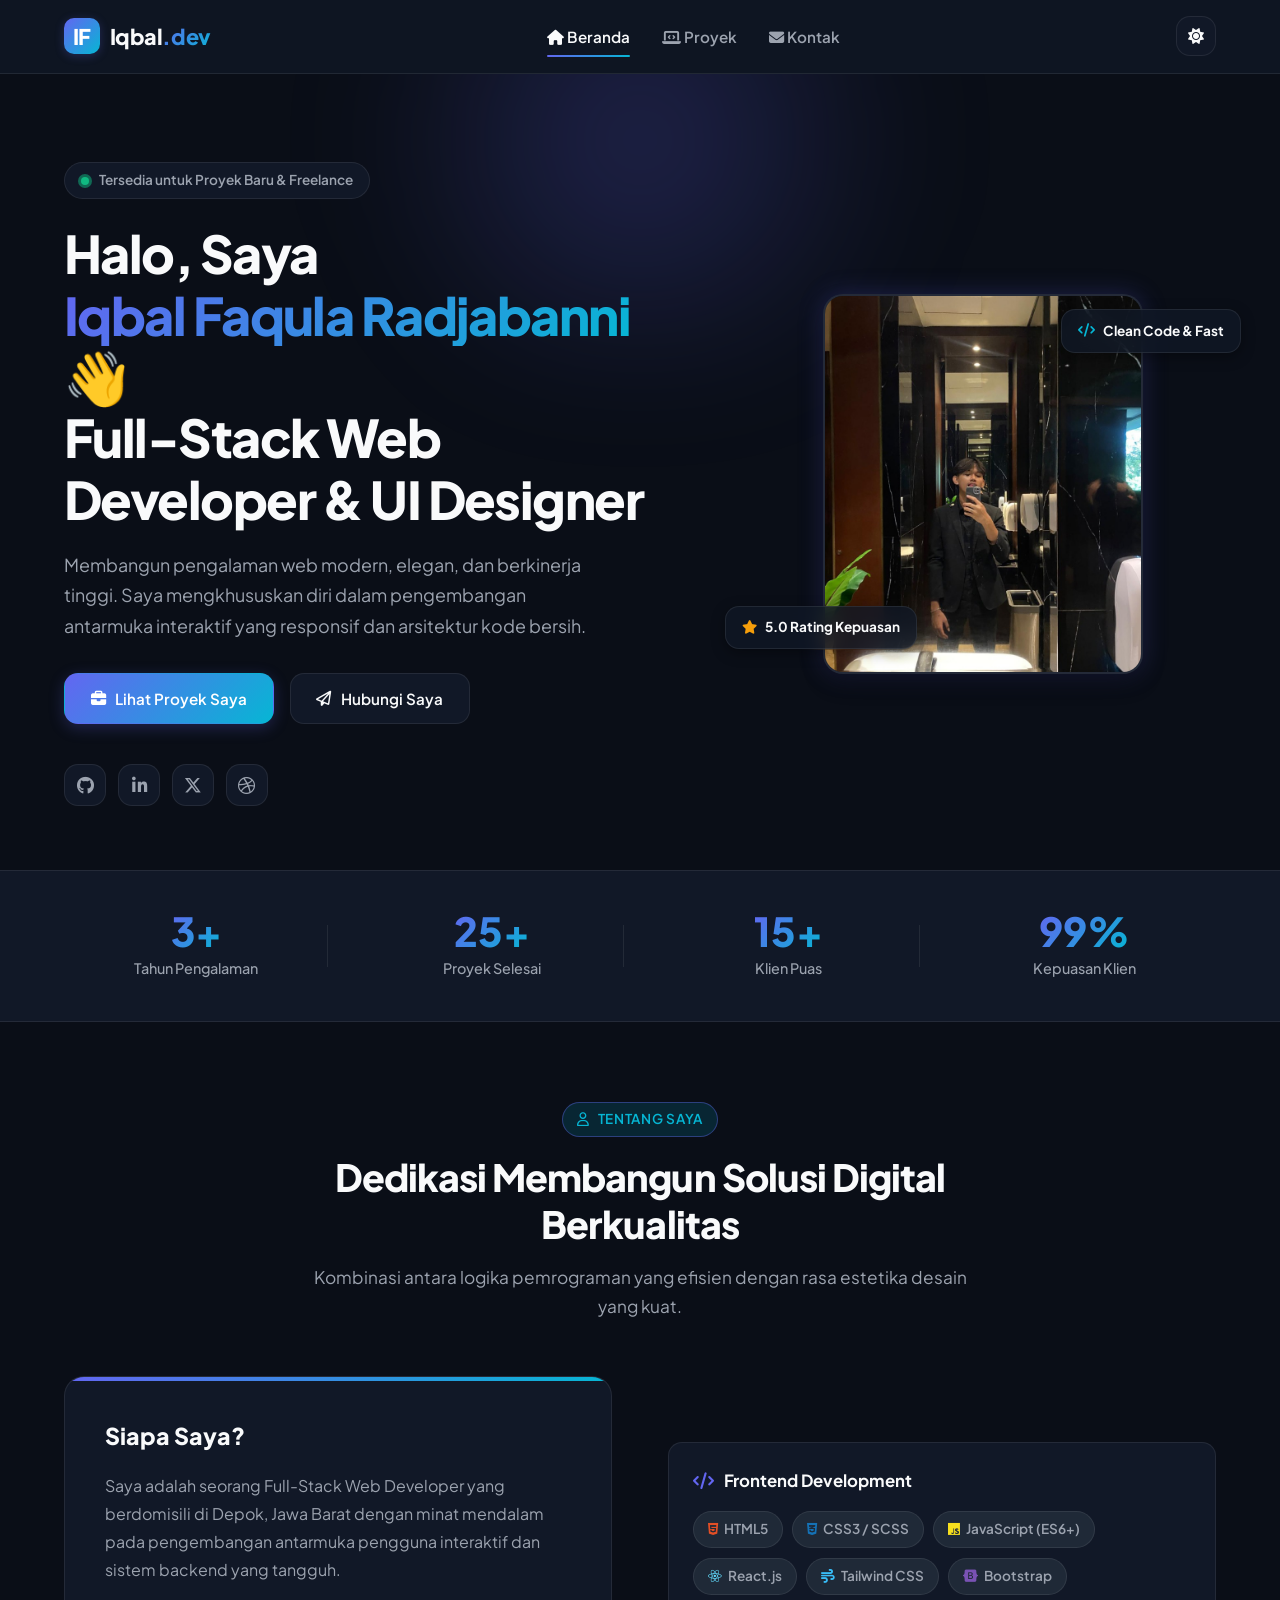
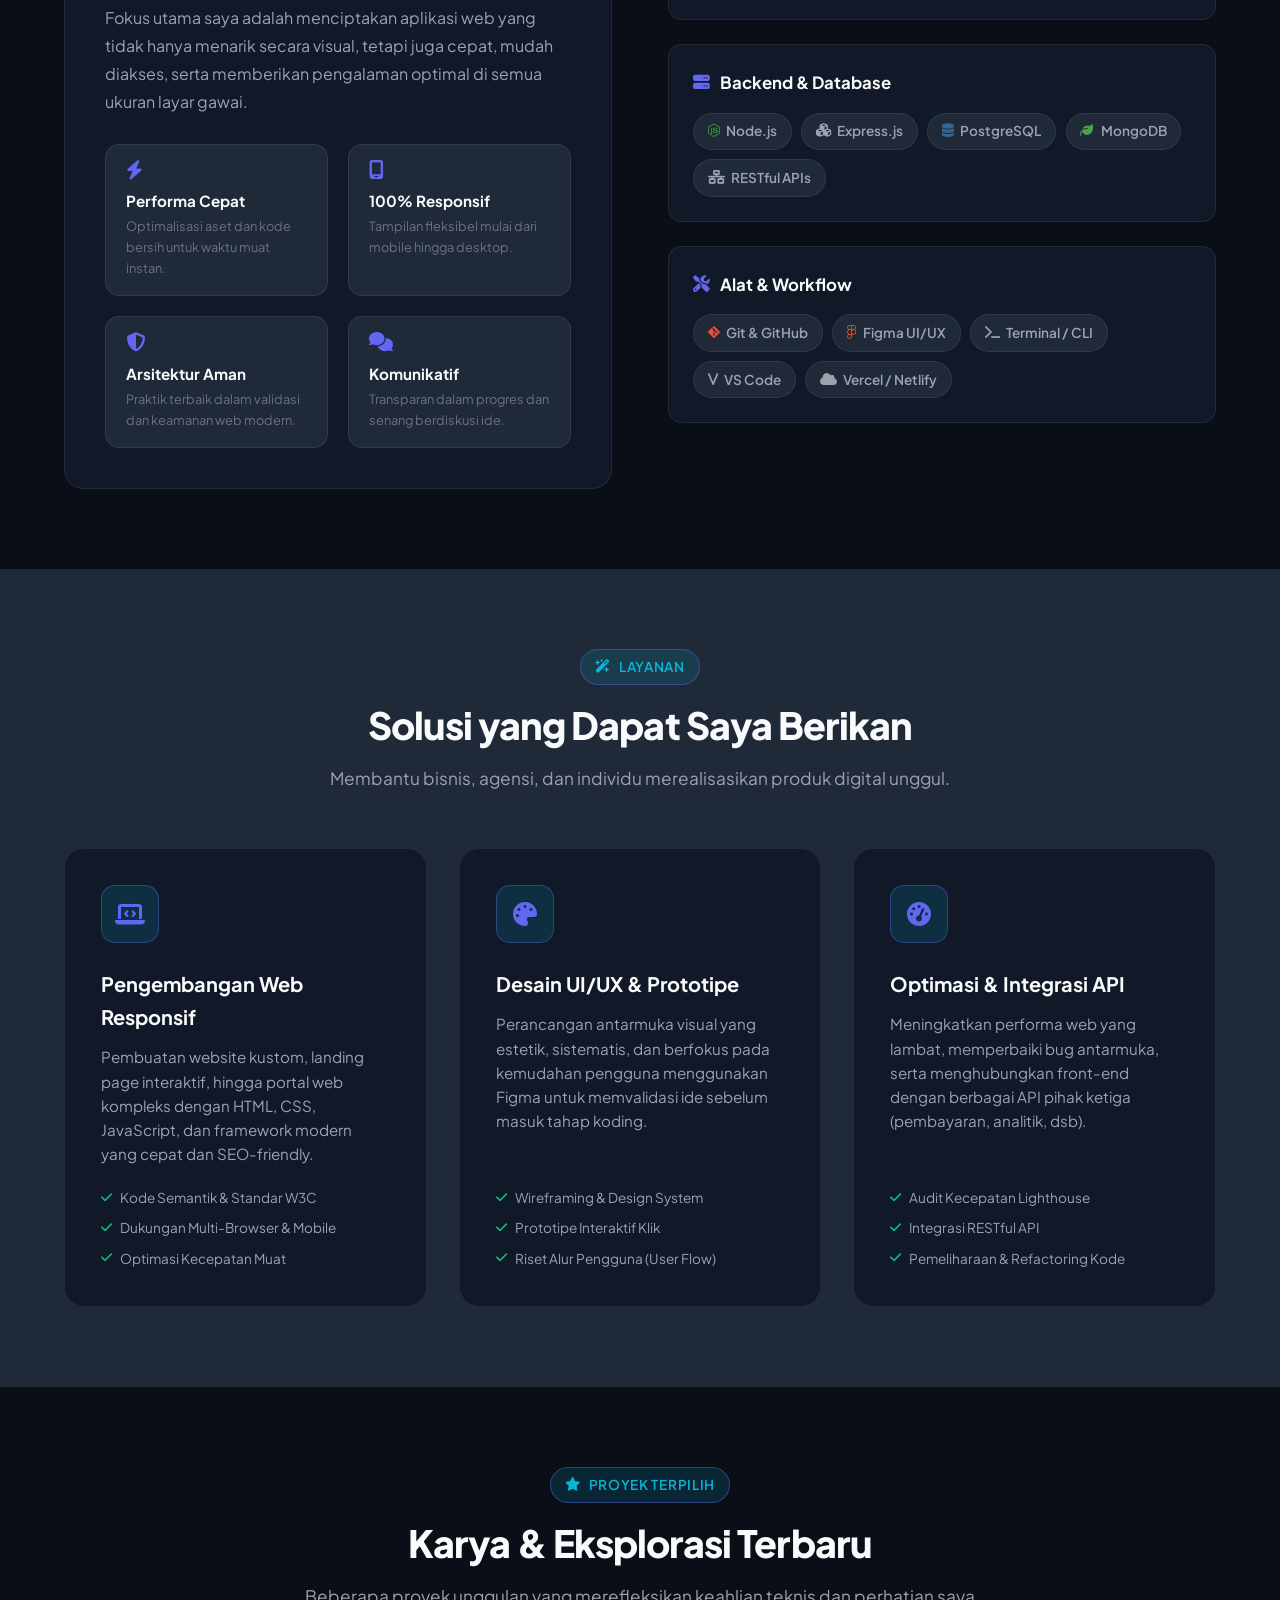
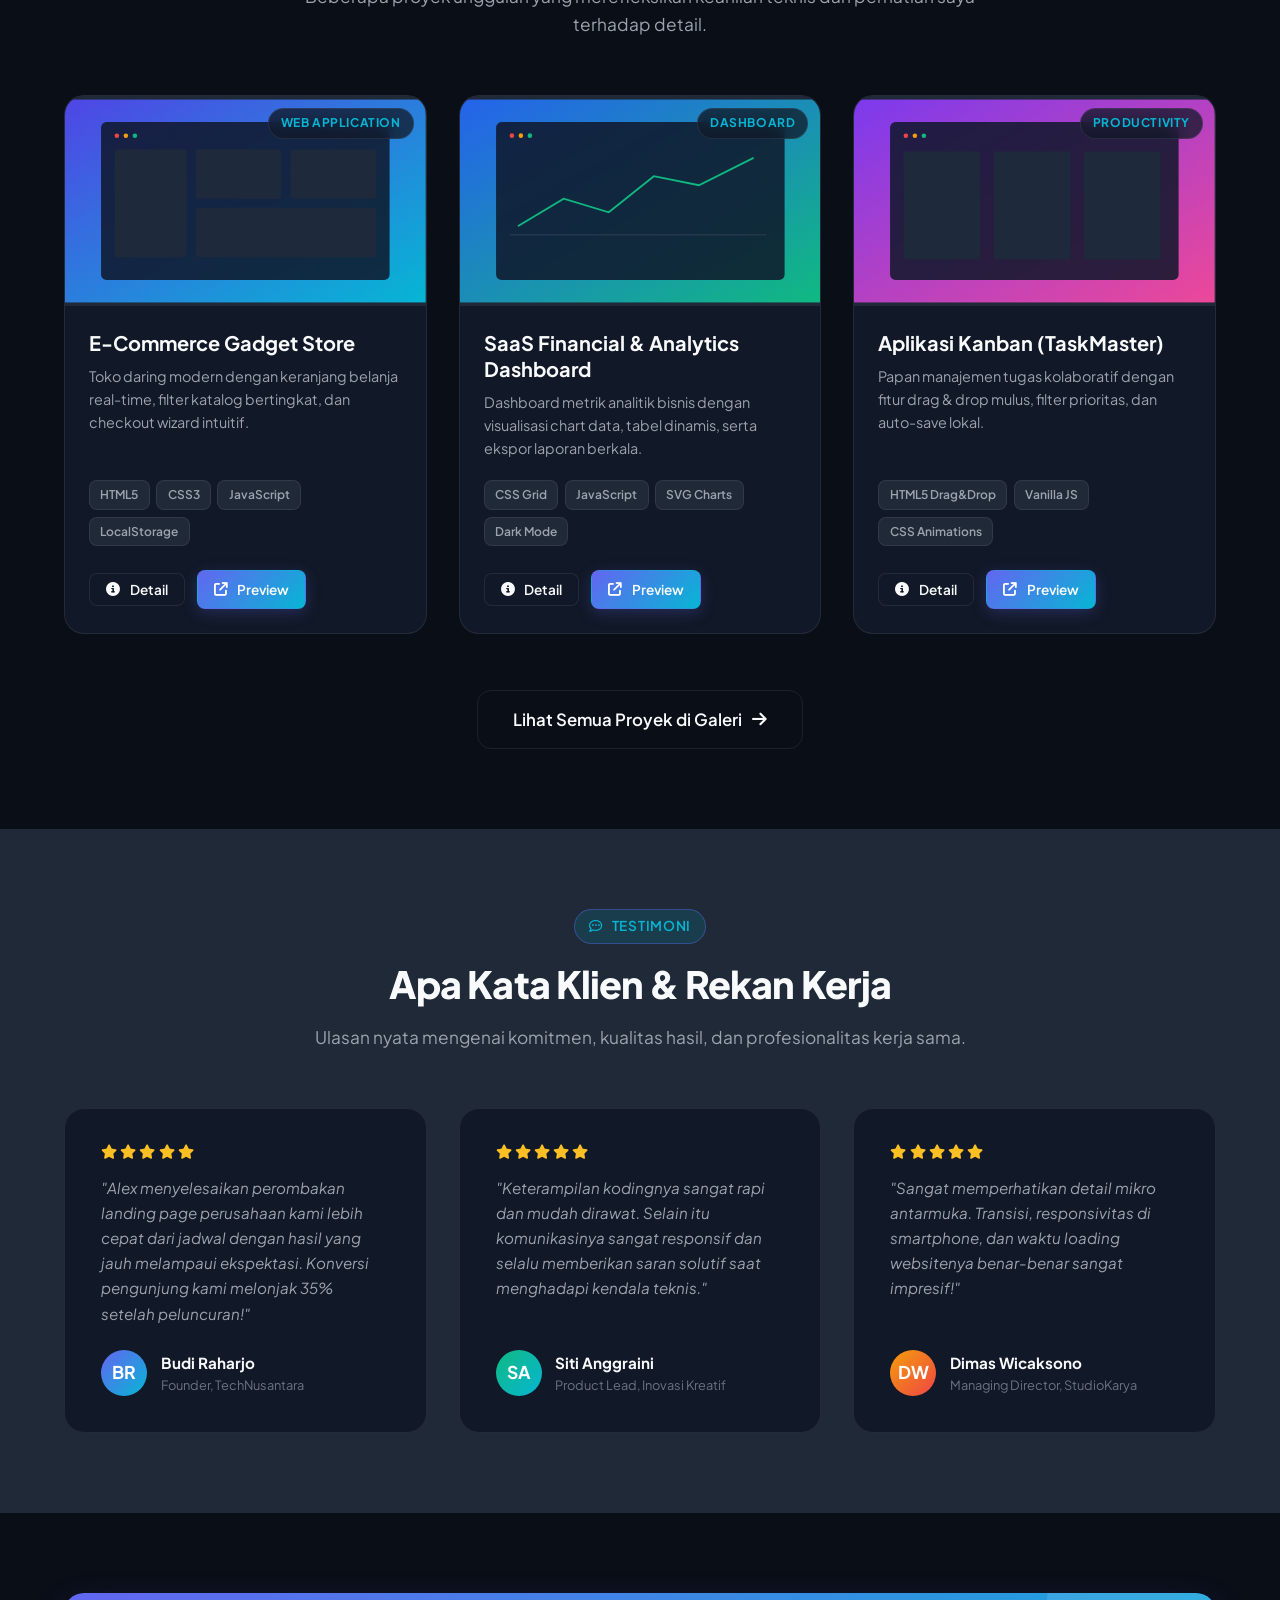
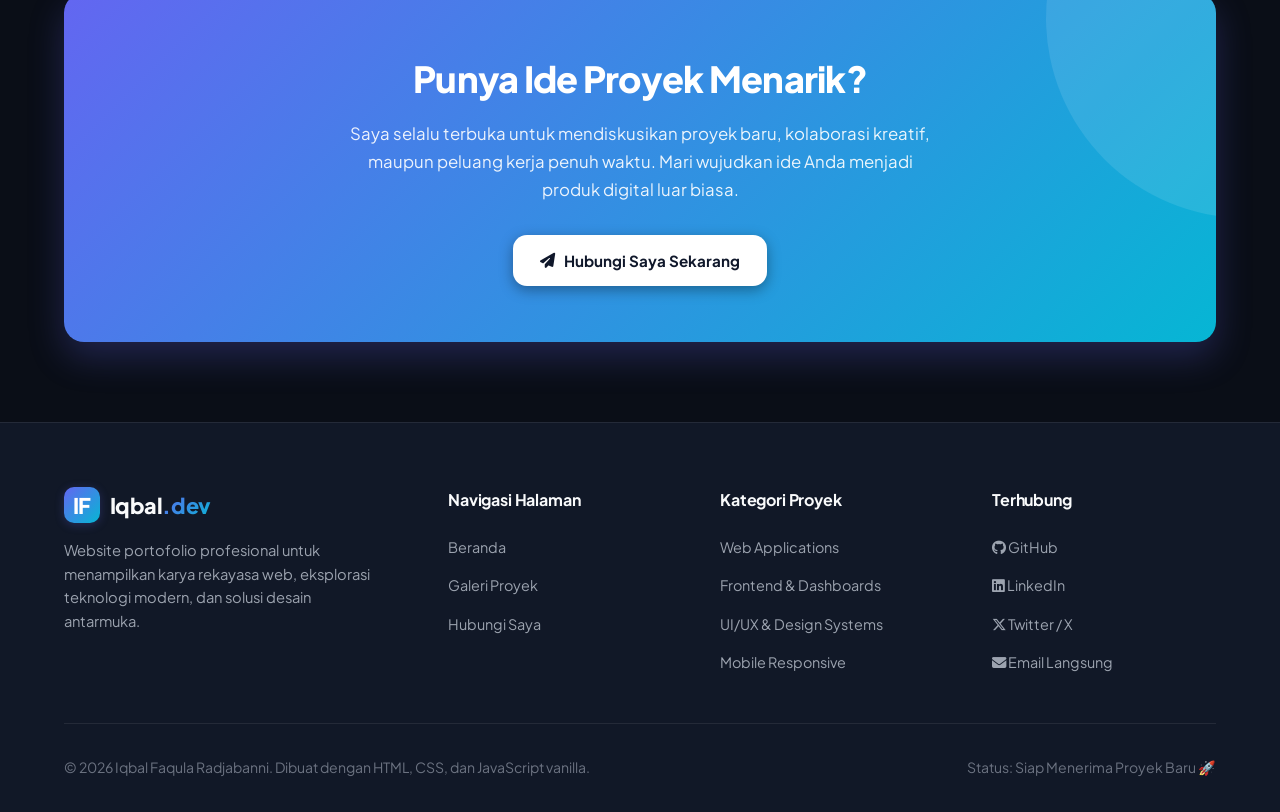
==== commit 0a39779a: "update konten website" ====
--- a/index.html
+++ b/index.html
@@ -3,9 +3,9 @@
 <head>
   <meta charset="UTF-8">
   <meta name="viewport" content="width=device-width, initial-scale=1.0">
-  <meta name="description" content="Portofolio Pribadi Alex Pratama - Full-Stack Developer & UI/UX Designer. Berpengalaman membangun aplikasi web modern, responsif, dan performa tinggi.">
-  <meta name="author" content="Alex Pratama">
-  <title>Beranda | Portofolio Pribadi - Alex Pratama</title>
+  <meta name="description" content="Portofolio Pribadi Iqbal Faqula Radjabanni - Full-Stack Developer & UI/UX Designer. Berpengalaman membangun aplikasi web modern, responsif, dan performa tinggi.">
+  <meta name="author" content="Iqbal Faqula Radjabanni">
+  <title>Beranda | Portofolio Pribadi - Iqbal Faqula Radjabanni</title>
 
   <!-- Google Fonts: Plus Jakarta Sans -->
   <link rel="preconnect" href="https://fonts.googleapis.com">
@@ -25,9 +25,9 @@
        ====================================================================== -->
   <header class="header">
     <div class="container navbar">
-      <a href="index.html" class="nav-brand" aria-label="Beranda Alex Pratama">
-        <span class="nav-brand-logo">AP</span>
-        <span>Alex<span class="gradient-text">.dev</span></span>
+      <a href="index.html" class="nav-brand" aria-label="Beranda Iqbal Faqula Radjabanni">
+        <span class="nav-brand-logo">IF</span>
+        <span>Iqbal<span class="gradient-text">.dev</span></span>
       </a>
 
       <!-- Navigation Links -->
@@ -64,7 +64,7 @@
             <span>Tersedia untuk Proyek Baru & Freelance</span>
           </div>
           <h1 class="hero-title">
-            Halo, Saya <span class="gradient-text">Alex Pratama</span> 👋<br>
+            Halo, Saya <span class="gradient-text">Iqbal Faqula Radjabanni</span> 👋<br>
             Full-Stack Web Developer & UI Designer
           </h1>
           <p class="hero-bio">
@@ -89,45 +89,7 @@
         <!-- Hero Avatar Visual -->
         <div class="hero-visual">
           <div class="avatar-wrapper">
-            <!-- Modern SVG Developer Portrait -->
-            <svg viewBox="0 0 320 380" width="100%" height="100%" xmlns="http://www.w3.org/2000/svg">
-              <defs>
-                <linearGradient id="avatarBg" x1="0%" y1="0%" x2="100%" y2="100%">
-                  <stop offset="0%" stop-color="#1e1b4b" />
-                  <stop offset="100%" stop-color="#0f172a" />
-                </linearGradient>
-                <linearGradient id="bodyGrad" x1="0%" y1="0%" x2="100%" y2="100%">
-                  <stop offset="0%" stop-color="#6366f1" />
-                  <stop offset="100%" stop-color="#06b6d4" />
-                </linearGradient>
-              </defs>
-              <rect width="100%" height="100%" fill="url(#avatarBg)" />
-              
-              <!-- Subtle background tech circles -->
-              <circle cx="160" cy="170" r="130" fill="none" stroke="rgba(99, 102, 241, 0.15)" stroke-width="1.5" stroke-dasharray="8 6"/>
-              <circle cx="160" cy="170" r="95" fill="none" stroke="rgba(6, 182, 212, 0.2)" stroke-width="1.5"/>
-
-              <!-- Developer Character Graphic -->
-              <!-- Body/Shirt -->
-              <path d="M 70 380 C 70 300, 110 270, 160 270 C 210 270, 250 300, 250 380 Z" fill="url(#bodyGrad)" />
-              <!-- Hoodie collar/inner -->
-              <path d="M 130 270 L 160 320 L 190 270 Z" fill="#0f172a" opacity="0.6"/>
-              <!-- Neck -->
-              <rect x="142" y="220" width="36" height="60" rx="8" fill="#fcd34d" />
-              <!-- Head -->
-              <ellipse cx="160" cy="175" rx="55" ry="62" fill="#fde68a" />
-              <!-- Hair -->
-              <path d="M 100 170 C 100 100, 220 100, 220 170 C 215 130, 185 115, 160 115 C 130 115, 105 135, 100 170 Z" fill="#1e293b" />
-              <!-- Glasses -->
-              <rect x="118" y="160" width="35" height="22" rx="6" fill="rgba(15, 23, 42, 0.1)" stroke="#1e293b" stroke-width="3"/>
-              <rect x="167" y="160" width="35" height="22" rx="6" fill="rgba(15, 23, 42, 0.1)" stroke="#1e293b" stroke-width="3"/>
-              <line x1="153" y1="171" x2="167" y2="171" stroke="#1e293b" stroke-width="3"/>
-              <!-- Eyes -->
-              <circle cx="135" cy="171" r="3.5" fill="#1e293b"/>
-              <circle cx="184" cy="171" r="3.5" fill="#1e293b"/>
-              <!-- Friendly Smile -->
-              <path d="M 148 205 Q 160 216 172 205" fill="none" stroke="#b45309" stroke-width="3" stroke-linecap="round"/>
-            </svg>
+            <img src="img/profile.jpg" alt="Foto Profil Iqbal Faqula Radjabanni" class="avatar-img">
           </div>
 
           <!-- Floating Badges -->
@@ -183,7 +145,7 @@
           <div class="about-card">
             <h3 style="font-size: 1.45rem; font-weight: 800; margin-bottom: 1rem;">Siapa Saya?</h3>
             <p class="about-p">
-              Saya adalah seorang Full-Stack Web Developer yang berbasis di Indonesia dengan minat mendalam pada pengembangan antarmuka pengguna interaktif dan sistem backend yang tangguh.
+              Saya adalah seorang Full-Stack Web Developer yang berdomisili di Depok, Jawa Barat dengan minat mendalam pada pengembangan antarmuka pengguna interaktif dan sistem backend yang tangguh.
             </p>
             <p class="about-p">
               Fokus utama saya adalah menciptakan aplikasi web yang tidak hanya menarik secara visual, tetapi juga cepat, mudah diakses, serta memberikan pengalaman optimal di semua ukuran layar gawai.
@@ -619,8 +581,8 @@
       <div class="footer-grid">
         <div>
           <a href="index.html" class="nav-brand">
-            <span class="nav-brand-logo">AP</span>
-            <span>Alex<span class="gradient-text">.dev</span></span>
+            <span class="nav-brand-logo">IF</span>
+            <span>Iqbal<span class="gradient-text">.dev</span></span>
           </a>
           <p class="footer-brand-p">
             Website portofolio profesional untuk menampilkan karya rekayasa web, eksplorasi teknologi modern, dan solusi desain antarmuka.
@@ -649,13 +611,13 @@
             <li><a href="https://github.com/iqbalee-creator" target="_blank" rel="noopener noreferrer" class="footer-link"><i class="fa-brands fa-github"></i> GitHub</a></li>
             <li><a href="https://linkedin.com" target="_blank" rel="noopener noreferrer" class="footer-link"><i class="fa-brands fa-linkedin"></i> LinkedIn</a></li>
             <li><a href="https://twitter.com" target="_blank" rel="noopener noreferrer" class="footer-link"><i class="fa-brands fa-x-twitter"></i> Twitter / X</a></li>
-            <li><a href="mailto:alex.pratama@example.com" class="footer-link"><i class="fa-solid fa-envelope"></i> Email Langsung</a></li>
+            <li><a href="mailto:rajabani86@gmail.com" class="footer-link"><i class="fa-solid fa-envelope"></i> Email Langsung</a></li>
           </ul>
         </div>
       </div>
 
       <div class="footer-bottom">
-        <div>&copy; 2026 Alex Pratama. Dibuat dengan HTML, CSS, dan JavaScript vanilla.</div>
+        <div>&copy; 2026 Iqbal Faqula Radjabanni. Dibuat dengan HTML, CSS, dan JavaScript vanilla.</div>
         <div>Status: Siap Menerima Proyek Baru 🚀</div>
       </div>
     </div>
--- a/css/style.css
+++ b/css/style.css
@@ -559,6 +559,12 @@
   width: 100%;
   height: 100%;
   object-fit: cover;
+  object-position: center 25%;
+  transition: transform var(--transition-normal);
+}
+
+.avatar-wrapper:hover .avatar-img {
+  transform: scale(1.03);
 }
 
 /* Floating Tech Badges */
